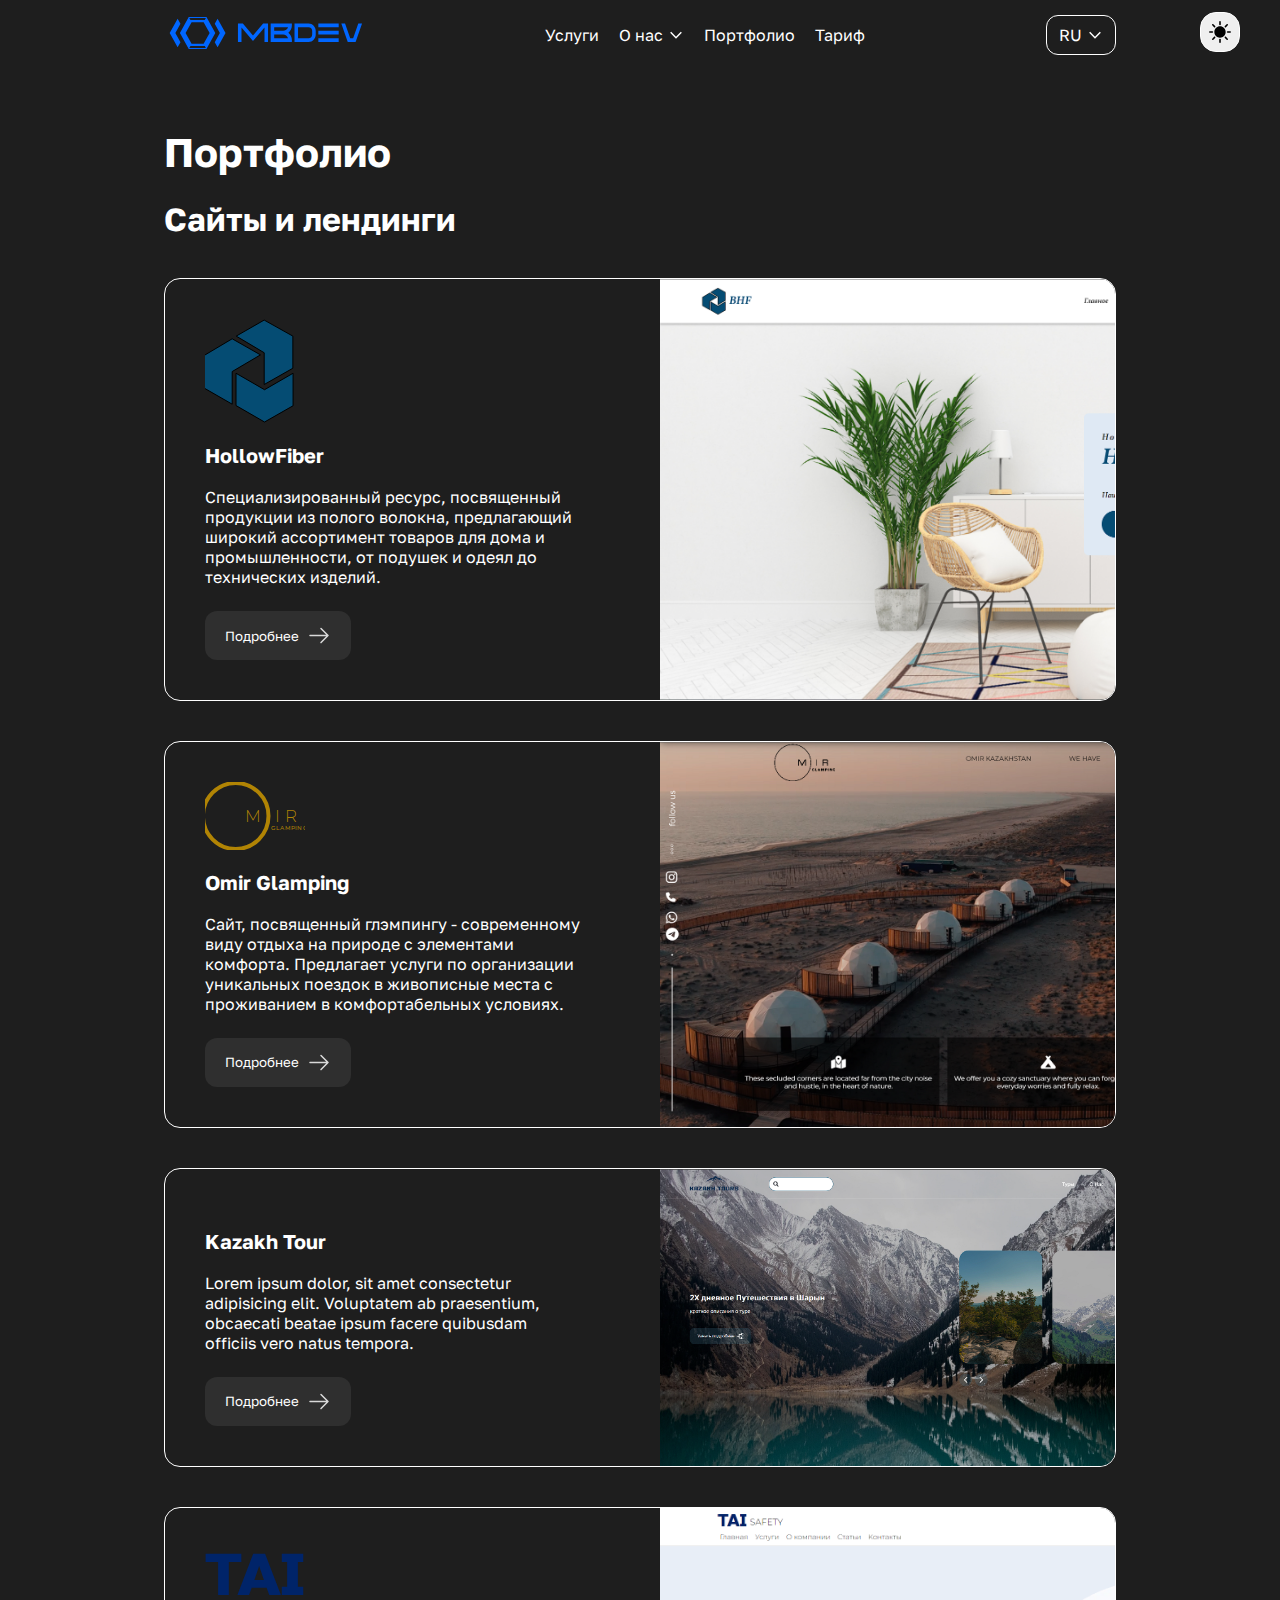
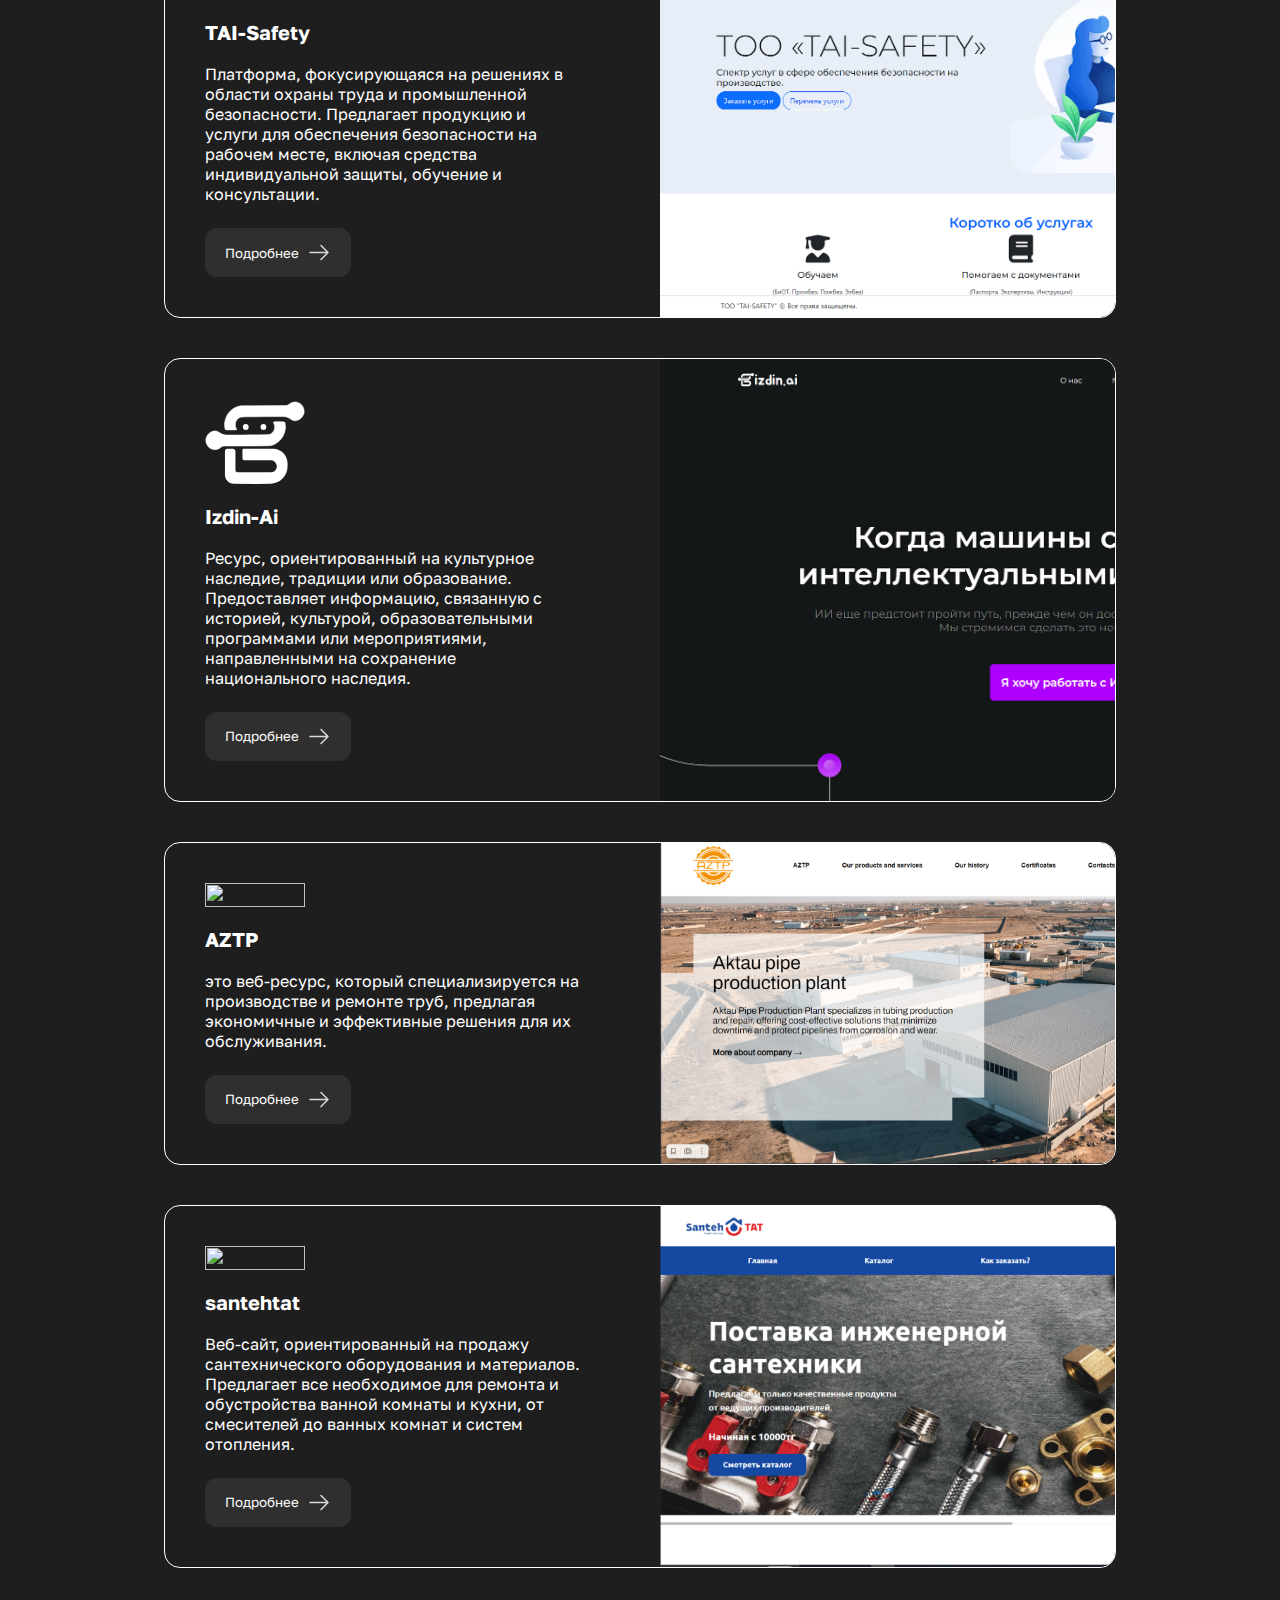
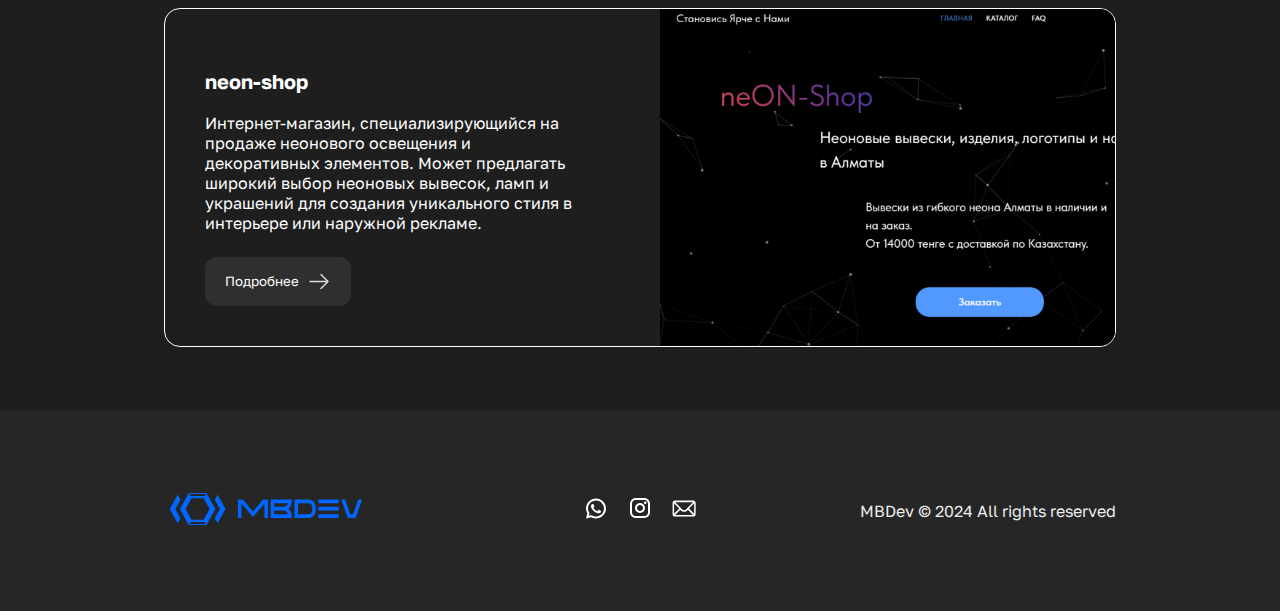
==== portfolio.html @ cac74de6 "up" ====
<!DOCTYPE html>
<html lang="en">
  <head>
    <meta charset="UTF-8">
    <meta name="viewport" content="width=device-width, initial-scale=1.0">
    
    <title>MBDEV</title>

    <link rel="stylesheet" href="style.css">
  </head>

  <body>

    <button class="mode">
      <img class="dark" src="public/images/moon.svg" alt="">
      <img class="switch-mode light" src="public/images/sun.svg" alt="">
    </button>

    <header>
      <div class="container">
        <div class="header">
          <a href="#">
            <div class="header-logo">
              <img src="public/logo/logo_blue.svg" alt="">
            </div>
          </a>

          <span class="menu-btn">
            <svg xmlns="http://www.w3.org/2000/svg" width="24" height="24" viewBox="0 0 24 24" fill="none">
              <g>
                <g>
                  <path d="M2 5H22" stroke-width="1.5"/>
                  <path d="M2 19H22" stroke-width="1.5"/>
                  <path d="M2 12H22" stroke-width="1.5"/>
                </g>
              </g>
            </svg>
          </span>

          <nav>
            <ul>
              <a class="service-link" href="index.html#service"><li>Услуги</li></a>
              <a href="">
                <li>О нас
                  <svg class="chevron" xmlns="http://www.w3.org/2000/svg" width="16" height="16" viewBox="0 0 16 16">
                    <g>
                      <path d="M2.66663 5.33337L7.99996 10.6667L13.3333 5.33337" stroke-width="1.5"/>
                    </g>
                  </svg>
                </li>
              </a>
              <div class="header-about">
                <ul>
                  <a class="about-link" href="index.html#service"><li>О компании</li></a>
                  <a class="process-link" href="index.html#process"><li>Процесс работы</li></a>
                  <a class="technology-link" href="index.html#technology"><li>Наши технологий</li></a>
                </ul>
              </div>
              <a href="#"><li>Портфолио</li></a>
              <a class="tarif-link" href="index.html#tarif"><li>Тариф</li></a>
            </ul>
          </nav>

          <button class="language">
            <p class="current-language">RU</p>
            <svg class="chevron" xmlns="http://www.w3.org/2000/svg" width="16" height="16" viewBox="0 0 16 16">
              <g>
                <path d="M2.66663 5.33337L7.99996 10.6667L13.3333 5.33337" stroke-width="1.5"/>
              </g>
            </svg>
          </button>
          <div class="languages">
            <ul>
              <a class="language-ru" href=""><li>RU</li></a>
              <a class="language-kz" href=""><li>KZ</li></a>
              <a class="language-en" href=""><li>EN</li></a>
            </ul>
          </div>
        </div>
      </div>
    </header>

    <div class="menu">
      <span class="x-mark menu-x">
        <svg xmlns="http://www.w3.org/2000/svg" width="24" height="24" viewBox="0 0 24 24" fill="none">
          <g id="icon / close">
            <path id="Vector" d="M5 5L19 19M5 19L19 5" stroke="white" stroke-width="1.5" stroke-linecap="round" stroke-linejoin="round"/>
          </g>
        </svg>
      </span>
      <ul class="menu-link">
        <a class="service-link" href="index.html#service"><li>Услуги</li></a>
        <a class="about-link" href="index.html#service"><li>О компании</li></a>
        <a class="process-link" href="index.html#process"><li>Процесс работы</li></a>
        <a class="technology-link" href="index.html#technology"><li>Наши технологий</li></a>
        <a href="#"><li>Портфолио</li></a>
        <a class="tarif-link" href="index.html#tarif"><li>Тариф</li></a>
      </ul>

      <button class="languagee">
        <p class="current-languagee">RU</p>
        <svg class="chevron" xmlns="http://www.w3.org/2000/svg" width="16" height="16" viewBox="0 0 16 16">
          <g>
            <path d="M2.66663 5.33337L7.99996 10.6667L13.3333 5.33337" stroke-width="1.5"/>
          </g>
        </svg>
      </button>
      <div class="languagess">
        <ul>
          <a class="languagee-ru" href=""><li>RU</li></a>
          <a class="languagee-kz" href=""><li>KZ</li></a>
          <a class="languagee-en" href=""><li>EN</li></a>
        </ul>
      </div>

      <button class="mode-menu">
        <img class="dark-menu" src="public/images/moon.svg" alt="">
        <img class="switch-mode light-menu" src="public/images/sun.svg" alt="">
      </button>
    </div>

    <section id="portfolio">
      <div class="container container-content">
        <h1>Портфолио</h1>
        <h2>Сайты и лендинги</h2>
        <div class="projects">
          <div class="project">
            <div class="project-content">
              <div class="project-info">
                <div class="project-logo">
                  <img src="public/images/projects/hollowfiber-logo.svg" alt="">
                </div>
                <h3>HollowFiber</h3>
                <p>Специализированный ресурс, посвященный продукции из полого волокна, предлагающий широкий ассортимент товаров для дома и промышленности, от подушек и одеял до технических изделий.</p>
              </div>
              <a href="https://hollowfiber.kz/" target="_blank">
                <button class="project-about-btn">Подробнее 
                  <img class="arrow" src="public/images/icons/arrow-right.svg" alt="">
                </button>
              </a>
            </div>

            <div class="project-view">
              <img src="public/images/projects/hollowfiber.png" alt="">
            </div>
          </div>

          <div class="project">
            <div class="project-content">
              <div class="project-info">
                <div class="project-logo">
                  <img src="public/images/projects/omirglamping-logo.svg" alt="">
                </div>
                <h3>Omir Glamping</h3>
                <p>Сайт, посвященный глэмпингу - современному виду отдыха на природе с элементами комфорта. Предлагает услуги по организации уникальных поездок в живописные места с проживанием в комфортабельных условиях.</p>
              </div>
              <a href="https://omirglamping.kz/" target="_blank">
                <button class="project-about-btn">Подробнее 
                  <img class="arrow" src="public/images/icons/arrow-right.svg" alt="">
                </button>
              </a>
            </div>

            <div class="project-view">
              <img src="public/images/projects/omirglamping.png" alt="">
            </div>
          </div>

          <div class="project">
            <div class="project-content">
              <div class="project-info">
                <div class="project-logo">
                  <!-- <img src="public/images/projects/hollowfiber-logo.svg" alt=""> -->
                </div>
                <h3>Kazakh Tour</h3>
                <p>Lorem ipsum dolor, sit amet consectetur adipisicing elit. Voluptatem ab praesentium, obcaecati beatae ipsum facere quibusdam officiis vero natus tempora.</p>
              </div>
              <a href="">
                <button class="project-about-btn">Подробнее 
                  <img class="arrow" src="public/images/icons/arrow-right.svg" alt="">
                </button>
              </a>
            </div>

            <div class="project-view">
              <img src="public/images/projects/tour.png" alt="">
            </div>
          </div>

          <div class="project">
            <div class="project-content">
              <div class="project-info">
                <div class="project-logo">
                  <img src="public/images/projects/tai-logo.svg" alt="">
                </div>
                <h3>TAI-Safety</h3>
                <p>Платформа, фокусирующаяся на решениях в области охраны труда и промышленной безопасности. Предлагает продукцию и услуги для обеспечения безопасности на рабочем месте, включая средства индивидуальной защиты, обучение и консультации.</p>
              </div>
              <a href="https://tai-safety.kz/" target="_blank">
                <button class="project-about-btn">Подробнее 
                  <img class="arrow" src="public/images/icons/arrow-right.svg" alt="">
                </button>
              </a>
            </div>

            <div class="project-view">
              <img src="public/images/projects/tai-safety.png" alt="">
            </div>
          </div>

          <div class="project">
            <div class="project-content">
              <div class="project-info">
                <div class="project-logo">
                  <img class="izdin-logo" src="public/images/projects/izdin-logo.svg" alt="">
                </div>
                <h3>Izdin-Ai</h3>
                <p>Ресурс, ориентированный на культурное наследие, традиции или образование. Предоставляет информацию, связанную с историей, культурой, образовательными программами или мероприятиями, направленными на сохранение национального наследия.</p>
              </div>
              <a href="">
                <button class="project-about-btn">Подробнее 
                  <img class="arrow" src="public/images/icons/arrow-right.svg" alt="">
                </button>
              </a>
            </div>

            <div class="project-view">
              <img src="public/images/projects/izdin-ai.png" alt="">
            </div>
          </div>

          <div class="project">
            <div class="project-content">
              <div class="project-info">
                <div class="project-logo">
                  <img class="izdin-logo" src="https://aztp.info/images/icons/logo.png" alt="">
                </div>
                <h3>AZTP</h3>
                <p>это веб-ресурс, который специализируется на производстве и ремонте труб, предлагая экономичные и эффективные решения для их обслуживания. </p>
              </div>
              <a href="https://aztp.info/" target="_blank">
                <button class="project-about-btn">Подробнее 
                  <img class="arrow" src="public/images/icons/arrow-right.svg" alt="">
                </button>
              </a>
            </div>

            <div class="project-view">
              <img src="public/images/projects/aztp.png" alt="">
            </div>
          </div>

          <div class="project">
            <div class="project-content">
              <div class="project-info">
                <div class="project-logo">
                  <img class="izdin-logo" src="https://santehtat.kz/assets/images/logo.png" alt="">
                </div>
                <h3>santehtat</h3>
                <p>Веб-сайт, ориентированный на продажу сантехнического оборудования и материалов. Предлагает все необходимое для ремонта и обустройства ванной комнаты и кухни, от смесителей до ванных комнат и систем отопления.</p>
              </div>
              <a href="https://santehtat.kz/" target="_blank">
                <button class="project-about-btn">Подробнее 
                  <img class="arrow" src="public/images/icons/arrow-right.svg" alt="">
                </button>
              </a>
            </div>

            <div class="project-view">
              <img src="public/images/projects/santehtat.png" alt="">
            </div>
          </div>

          <div class="project">
            <div class="project-content">
              <div class="project-info">
                <div class="project-logo">
                  <!-- <img class="izdin-logo" src="public/images/projects/izdin-logo.svg" alt=""> -->
                </div>
                <h3>neon-shop</h3>
                <p>Интернет-магазин, специализирующийся на продаже неонового освещения и декоративных элементов. Может предлагать широкий выбор неоновых вывесок, ламп и украшений для создания уникального стиля в интерьере или наружной рекламе.</p>
              </div>
              <a href="https://neon-shop.kz/" target="_blank">
                <button class="project-about-btn">Подробнее 
                  <img class="arrow" src="public/images/icons/arrow-right.svg" alt="">
                </button>
              </a>
            </div>

            <div class="project-view">
              <img src="public/images/projects/neon-shop.png" alt="">
            </div>
          </div>

        </div> 
      </div>
    </section>

    <footer>
      <div class="container">
        <div class="footer">
            <div class="footer-logo">
              <a href="#">
                <img src="public/logo/logo_blue.svg" alt="">
              </a>
            </div>
          <div class="footer-contacts">
            <a href="https://wa.link/yck4wh"  target="_blank">
              <svg xmlns="http://www.w3.org/2000/svg" width="24" height="25" viewBox="0 0 24 25" fill="none">
                <g id="icon / whatsapp">
                  <path id="Vector" d="M12.0117 2.55762C6.50572 2.55762 2.02348 7.03599 2.02148 12.542C2.02048 14.302 2.48147 16.0202 3.35547 17.5342L2 22.5576L7.23242 21.3213C8.69142 22.1173 10.3339 22.5351 12.0059 22.5361H12.0098C17.5148 22.5361 21.995 18.0568 21.998 12.5518C22 9.88276 20.9622 7.37335 19.0762 5.48535C17.1902 3.59835 14.6837 2.55862 12.0117 2.55762ZM12.0098 4.55762C14.1458 4.55862 16.1531 5.39141 17.6621 6.89941C19.1711 8.40941 20 10.4158 19.998 12.5498C19.996 16.9538 16.4138 20.5361 12.0078 20.5361C10.6748 20.5351 9.35441 20.2004 8.19141 19.5654L7.51758 19.1982L6.77344 19.374L4.80469 19.8389L5.28516 18.0537L5.50195 17.2529L5.08789 16.5342C4.38989 15.3262 4.02048 13.945 4.02148 12.542C4.02348 8.13999 7.60677 4.55762 12.0098 4.55762ZM8.47656 7.93262C8.30956 7.93262 8.03955 7.99512 7.81055 8.24512C7.58155 8.49412 6.93555 9.0972 6.93555 10.3252C6.93555 11.5532 7.83008 12.7402 7.95508 12.9072C8.07908 13.0732 9.68175 15.6729 12.2188 16.6729C14.3268 17.5039 14.7549 17.3399 15.2129 17.2979C15.6709 17.2569 16.6904 16.6953 16.8984 16.1123C17.1064 15.5293 17.1069 15.0278 17.0449 14.9248C16.9829 14.8208 16.8164 14.7588 16.5664 14.6338C16.3174 14.5088 15.0903 13.9062 14.8613 13.8232C14.6323 13.7402 14.4648 13.6982 14.2988 13.9482C14.1328 14.1982 13.6558 14.7588 13.5098 14.9248C13.3638 15.0918 13.2188 15.1143 12.9688 14.9893C12.7188 14.8633 11.9149 14.599 10.9609 13.749C10.2189 13.088 9.71827 12.2725 9.57227 12.0225C9.42727 11.7735 9.55859 11.6367 9.68359 11.5127C9.79559 11.4007 9.93164 11.2212 10.0566 11.0752C10.1806 10.9292 10.2236 10.8252 10.3066 10.6592C10.3896 10.4932 10.3472 10.3467 10.2852 10.2217C10.2232 10.0967 9.73763 8.86412 9.51562 8.37012C9.32862 7.95512 9.13113 7.94548 8.95312 7.93848C8.80813 7.93248 8.64256 7.93262 8.47656 7.93262Z" />
                </g>
              </svg>
            </a>
  
            <a href="https://www.instagram.com/mbdev.kz?utm_source=ig_web_button_share_sheet&igsh=ZDNlZDc0MzIxNw==" target="_blank">
              <svg xmlns="http://www.w3.org/2000/svg" width="24" height="24" viewBox="0 0 40 40" fill="none">
                <path d="M13.0002 3.3335H27.0002C32.3335 3.3335 36.6668 7.66683 36.6668 13.0002V27.0002C36.6668 29.5639 35.6484 32.0227 33.8355 33.8355C32.0227 35.6484 29.5639 36.6668 27.0002 36.6668H13.0002C7.66683 36.6668 3.3335 32.3335 3.3335 27.0002V13.0002C3.3335 10.4364 4.35195 7.97765 6.1648 6.1648C7.97765 4.35195 10.4364 3.3335 13.0002 3.3335ZM12.6668 6.66683C11.0755 6.66683 9.54941 7.29897 8.42419 8.42419C7.29897 9.54941 6.66683 11.0755 6.66683 12.6668V27.3335C6.66683 30.6502 9.35016 33.3335 12.6668 33.3335H27.3335C28.9248 33.3335 30.4509 32.7014 31.5761 31.5761C32.7014 30.4509 33.3335 28.9248 33.3335 27.3335V12.6668C33.3335 9.35016 30.6502 6.66683 27.3335 6.66683H12.6668ZM28.7502 9.16683C29.3027 9.16683 29.8326 9.38632 30.2233 9.77702C30.614 10.1677 30.8335 10.6976 30.8335 11.2502C30.8335 11.8027 30.614 12.3326 30.2233 12.7233C29.8326 13.114 29.3027 13.3335 28.7502 13.3335C28.1976 13.3335 27.6677 13.114 27.277 12.7233C26.8863 12.3326 26.6668 11.8027 26.6668 11.2502C26.6668 10.6976 26.8863 10.1677 27.277 9.77702C27.6677 9.38632 28.1976 9.16683 28.7502 9.16683ZM20.0002 11.6668C22.2103 11.6668 24.3299 12.5448 25.8927 14.1076C27.4555 15.6704 28.3335 17.79 28.3335 20.0002C28.3335 22.2103 27.4555 24.3299 25.8927 25.8927C24.3299 27.4555 22.2103 28.3335 20.0002 28.3335C17.79 28.3335 15.6704 27.4555 14.1076 25.8927C12.5448 24.3299 11.6668 22.2103 11.6668 20.0002C11.6668 17.79 12.5448 15.6704 14.1076 14.1076C15.6704 12.5448 17.79 11.6668 20.0002 11.6668ZM20.0002 15.0002C18.6741 15.0002 17.4023 15.5269 16.4646 16.4646C15.5269 17.4023 15.0002 18.6741 15.0002 20.0002C15.0002 21.3262 15.5269 22.598 16.4646 23.5357C17.4023 24.4734 18.6741 25.0002 20.0002 25.0002C21.3262 25.0002 22.598 24.4734 23.5357 23.5357C24.4734 22.598 25.0002 21.3262 25.0002 20.0002C25.0002 18.6741 24.4734 17.4023 23.5357 16.4646C22.598 15.5269 21.3262 15.0002 20.0002 15.0002Z" />
              </svg>
            </a>
  
            <a href="shyndev001@gmail.com" target="_blank">
              <svg xmlns="http://www.w3.org/2000/svg" width="24" height="25" viewBox="0 0 24 25" fill="none">
                <g id="icon / mail">
                  <path id="Vector" d="M2.89401 4.55762C1.62958 4.55762 0.588013 5.6417 0.588013 6.95774V18.1583C0.588013 19.4744 1.62958 20.5584 2.89401 20.5584H21.342C22.6064 20.5584 23.648 19.4744 23.648 18.1583V6.95774C23.648 5.6417 22.6064 4.55762 21.342 4.55762H2.89401ZM3.21229 6.1577H21.0222L14.1763 13.2721C13.0288 14.4645 11.1932 14.4644 10.0462 13.2706L3.21229 6.1577ZM22.1107 7.28744V17.8286L17.0393 12.558L22.1107 7.28744ZM2.12535 7.28901L7.18774 12.558L2.12535 17.827V7.28901ZM15.9523 13.6878L21.0237 18.9584H3.21229L8.27468 13.6893L8.95927 14.4019C10.6933 16.2066 13.5267 16.208 15.2617 14.405L15.9523 13.6878Z" />
                </g>
              </svg>
            </a>
          </div>
  
          <div class="footer-rights">
            <a href="">MBDev © 2024 All rights reserved</a></a>
          </div>
        </div>
      </div>
    </footer>


    <script src="public/scripts/portfolio.js"></script>
    <script src="public/scripts/language.js"></script>

  </body>
</html>
---- style.css ----
@import url('https://fonts.googleapis.com/css2?family=Golos+Text:wght@400;500;600;700&display=swap');

@import url("public/css/index.css");
@import url("public/css/header.css");
@import url("public/css/footer.css");
@import url("public/css/recomendation.css");
@import url("public/css/description.css");
@import url("public/css/service.css");
@import url("public/css/about.css");
@import url("public/css/process.css");
@import url("public/css/technology.css");
@import url("public/css/tarif.css");
@import url("public/css/portfolio.css");
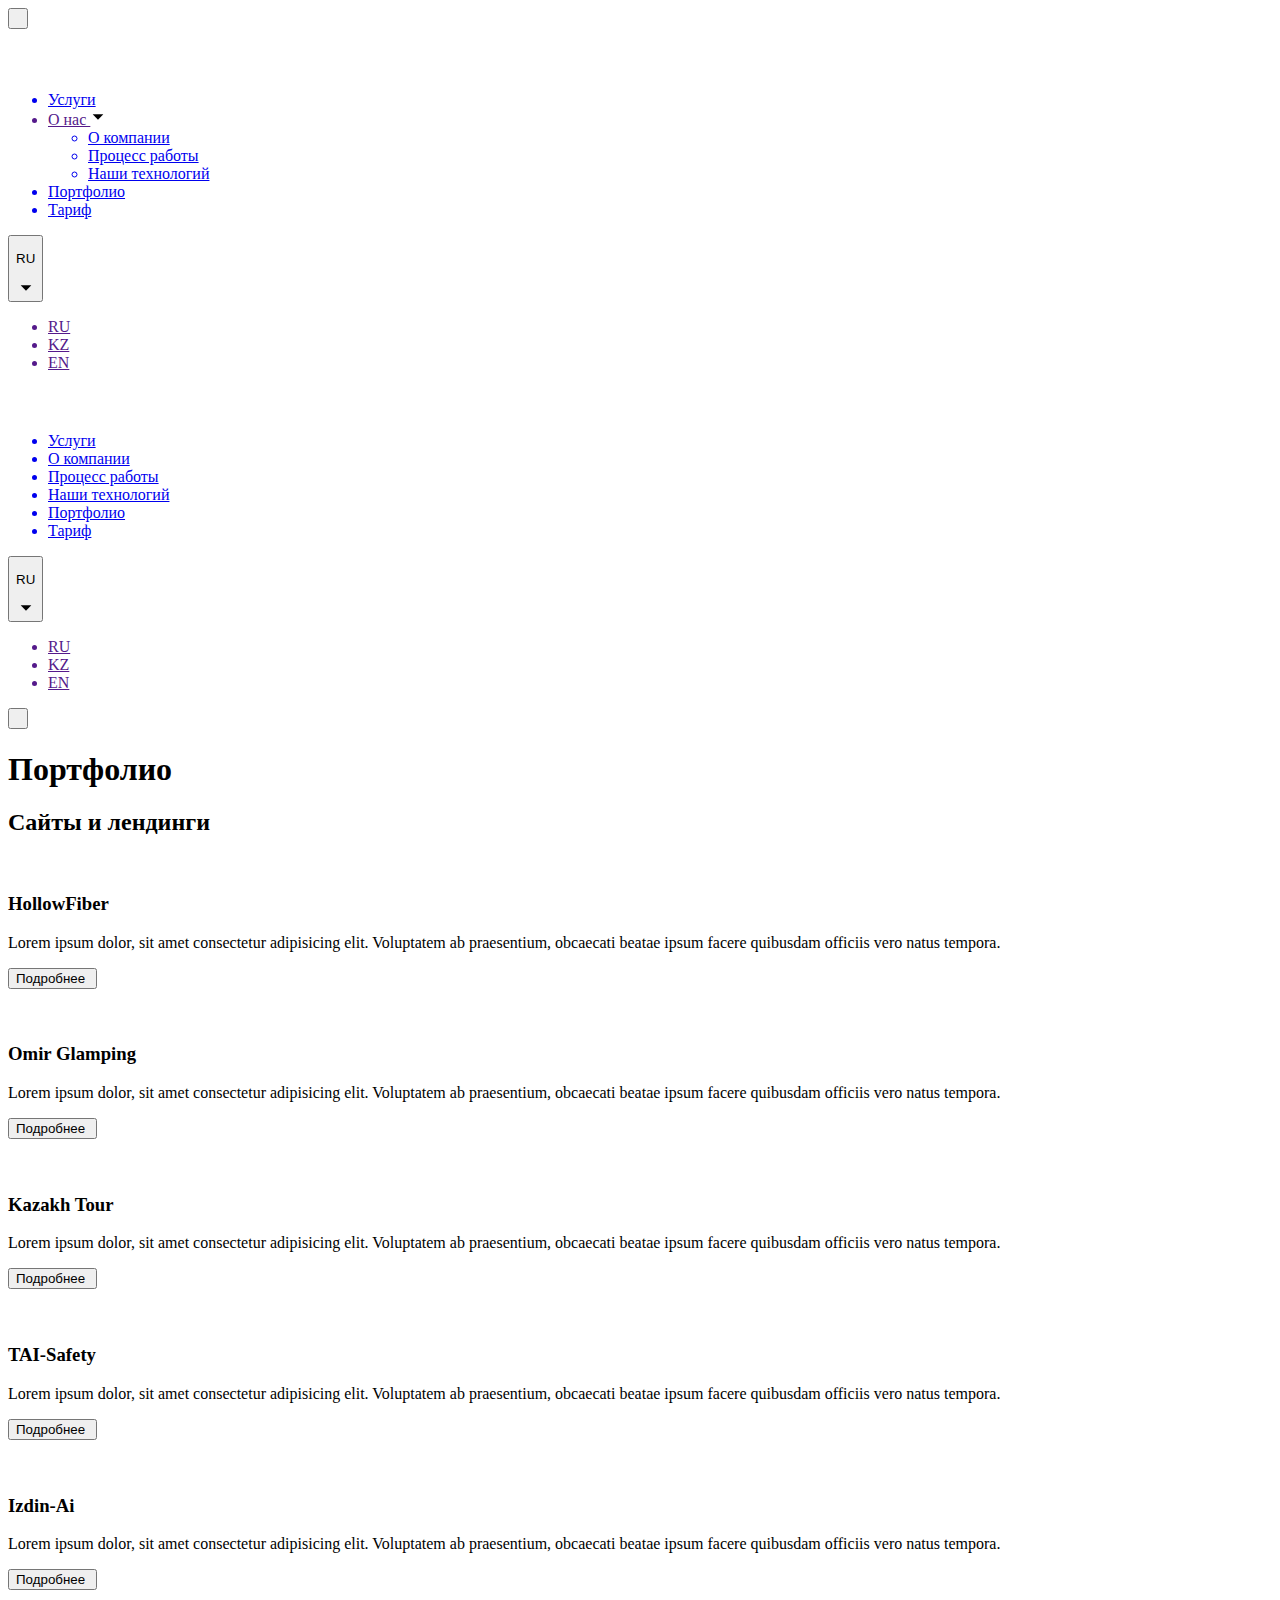
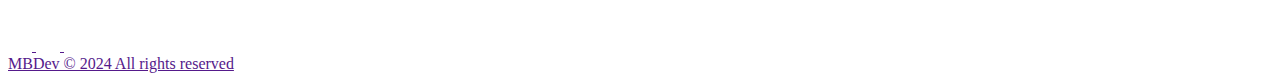
==== commit c4a9ce10: "lol" ====
--- a/portfolio.html
+++ b/portfolio.html
@@ -3,6 +3,7 @@
   <head>
     <meta charset="UTF-8">
     <meta name="viewport" content="width=device-width, initial-scale=1.0">
+    <base href="/MBDev/">
     
     <title>MBDEV</title>
 
@@ -12,8 +13,8 @@
   <body>
 
     <button class="mode">
-      <img class="dark" src="public/images/moon.svg" alt="">
-      <img class="switch-mode light" src="public/images/sun.svg" alt="">
+      <img class="dark" src="../MBDev/public/images/moon.svg" alt="">
+      <img class="switch-mode light" src="../MBDev/public/images/sun.svg" alt="">
     </button>
 
     <header>
@@ -21,7 +22,7 @@
         <div class="header">
           <a href="#">
             <div class="header-logo">
-              <img src="public/logo/logo_blue.svg" alt="">
+              <img src="../MBDev/public/logo/logo_black.png" alt="">
             </div>
           </a>
 
@@ -114,8 +115,8 @@
       </div>
 
       <button class="mode-menu">
-        <img class="dark-menu" src="public/images/moon.svg" alt="">
-        <img class="switch-mode light-menu" src="public/images/sun.svg" alt="">
+        <img class="dark-menu" src="../MBDev/public/images/moon.svg" alt="">
+        <img class="switch-mode light-menu" src="../MBDev/public/images/sun.svg" alt="">
       </button>
     </div>
 
@@ -128,170 +129,106 @@
             <div class="project-content">
               <div class="project-info">
                 <div class="project-logo">
-                  <img src="public/images/projects/hollowfiber-logo.svg" alt="">
+                  <img src="../MBDev/public/images/projects/hollowfiber-logo.svg" alt="">
                 </div>
                 <h3>HollowFiber</h3>
-                <p>Специализированный ресурс, посвященный продукции из полого волокна, предлагающий широкий ассортимент товаров для дома и промышленности, от подушек и одеял до технических изделий.</p>
-              </div>
-              <a href="https://hollowfiber.kz/" target="_blank">
-                <button class="project-about-btn">Подробнее 
-                  <img class="arrow" src="public/images/icons/arrow-right.svg" alt="">
-                </button>
-              </a>
-            </div>
-
-            <div class="project-view">
-              <img src="public/images/projects/hollowfiber.png" alt="">
-            </div>
-          </div>
-
-          <div class="project">
-            <div class="project-content">
-              <div class="project-info">
-                <div class="project-logo">
-                  <img src="public/images/projects/omirglamping-logo.svg" alt="">
+                <p>Lorem ipsum dolor, sit amet consectetur adipisicing elit. Voluptatem ab praesentium, obcaecati beatae ipsum facere quibusdam officiis vero natus tempora.</p>
+              </div>
+              <a href="">
+                <button class="project-about-btn">Подробнее 
+                  <img class="arrow" src="../MBDev/public/images/icons/arrow-right.svg" alt="">
+                </button>
+              </a>
+            </div>
+
+            <div class="project-view">
+              <img src="../MBDev/public/images/projects/hollowfiber.png" alt="">
+            </div>
+          </div>
+
+          <div class="project">
+            <div class="project-content">
+              <div class="project-info">
+                <div class="project-logo">
+                  <img src="../MBDev/public/images/projects/omirglamping-logo.svg" alt="">
                 </div>
                 <h3>Omir Glamping</h3>
-                <p>Сайт, посвященный глэмпингу - современному виду отдыха на природе с элементами комфорта. Предлагает услуги по организации уникальных поездок в живописные места с проживанием в комфортабельных условиях.</p>
-              </div>
-              <a href="https://omirglamping.kz/" target="_blank">
-                <button class="project-about-btn">Подробнее 
-                  <img class="arrow" src="public/images/icons/arrow-right.svg" alt="">
-                </button>
-              </a>
-            </div>
-
-            <div class="project-view">
-              <img src="public/images/projects/omirglamping.png" alt="">
-            </div>
-          </div>
-
-          <div class="project">
-            <div class="project-content">
-              <div class="project-info">
-                <div class="project-logo">
-                  <!-- <img src="public/images/projects/hollowfiber-logo.svg" alt=""> -->
+                <p>Lorem ipsum dolor, sit amet consectetur adipisicing elit. Voluptatem ab praesentium, obcaecati beatae ipsum facere quibusdam officiis vero natus tempora.</p>
+              </div>
+              <a href="">
+                <button class="project-about-btn">Подробнее 
+                  <img class="arrow" src="../MBDev/public/images/icons/arrow-right.svg" alt="">
+                </button>
+              </a>
+            </div>
+
+            <div class="project-view">
+              <img src="../MBDev/public/images/projects/omirglamping.png" alt="">
+            </div>
+          </div>
+
+          <div class="project">
+            <div class="project-content">
+              <div class="project-info">
+                <div class="project-logo">
+                  <img src="../MBDev/public/images/projects/hollowfiber-logo.svg" alt="">
                 </div>
                 <h3>Kazakh Tour</h3>
                 <p>Lorem ipsum dolor, sit amet consectetur adipisicing elit. Voluptatem ab praesentium, obcaecati beatae ipsum facere quibusdam officiis vero natus tempora.</p>
               </div>
               <a href="">
                 <button class="project-about-btn">Подробнее 
-                  <img class="arrow" src="public/images/icons/arrow-right.svg" alt="">
-                </button>
-              </a>
-            </div>
-
-            <div class="project-view">
-              <img src="public/images/projects/tour.png" alt="">
-            </div>
-          </div>
-
-          <div class="project">
-            <div class="project-content">
-              <div class="project-info">
-                <div class="project-logo">
-                  <img src="public/images/projects/tai-logo.svg" alt="">
+                  <img class="arrow" src="../MBDev/public/images/icons/arrow-right.svg" alt="">
+                </button>
+              </a>
+            </div>
+
+            <div class="project-view">
+              <img src="../MBDev/public/images/projects/tour.png" alt="">
+            </div>
+          </div>
+
+          <div class="project">
+            <div class="project-content">
+              <div class="project-info">
+                <div class="project-logo">
+                  <img src="../MBDev/public/images/projects/tai-logo.svg" alt="">
                 </div>
                 <h3>TAI-Safety</h3>
-                <p>Платформа, фокусирующаяся на решениях в области охраны труда и промышленной безопасности. Предлагает продукцию и услуги для обеспечения безопасности на рабочем месте, включая средства индивидуальной защиты, обучение и консультации.</p>
-              </div>
-              <a href="https://tai-safety.kz/" target="_blank">
-                <button class="project-about-btn">Подробнее 
-                  <img class="arrow" src="public/images/icons/arrow-right.svg" alt="">
-                </button>
-              </a>
-            </div>
-
-            <div class="project-view">
-              <img src="public/images/projects/tai-safety.png" alt="">
-            </div>
-          </div>
-
-          <div class="project">
-            <div class="project-content">
-              <div class="project-info">
-                <div class="project-logo">
-                  <img class="izdin-logo" src="public/images/projects/izdin-logo.svg" alt="">
+                <p>Lorem ipsum dolor, sit amet consectetur adipisicing elit. Voluptatem ab praesentium, obcaecati beatae ipsum facere quibusdam officiis vero natus tempora.</p>
+              </div>
+              <a href="">
+                <button class="project-about-btn">Подробнее 
+                  <img class="arrow" src="../MBDev/public/images/icons/arrow-right.svg" alt="">
+                </button>
+              </a>
+            </div>
+
+            <div class="project-view">
+              <img src="../MBDev/public/images/projects/tai-safety.png" alt="">
+            </div>
+          </div>
+
+          <div class="project">
+            <div class="project-content">
+              <div class="project-info">
+                <div class="project-logo">
+                  <img class="izdin-logo" src="../MBDev/public/images/projects/izdin-logo.svg" alt="">
                 </div>
                 <h3>Izdin-Ai</h3>
-                <p>Ресурс, ориентированный на культурное наследие, традиции или образование. Предоставляет информацию, связанную с историей, культурой, образовательными программами или мероприятиями, направленными на сохранение национального наследия.</p>
-              </div>
-              <a href="">
-                <button class="project-about-btn">Подробнее 
-                  <img class="arrow" src="public/images/icons/arrow-right.svg" alt="">
-                </button>
-              </a>
-            </div>
-
-            <div class="project-view">
-              <img src="public/images/projects/izdin-ai.png" alt="">
-            </div>
-          </div>
-
-          <div class="project">
-            <div class="project-content">
-              <div class="project-info">
-                <div class="project-logo">
-                  <img class="izdin-logo" src="https://aztp.info/images/icons/logo.png" alt="">
-                </div>
-                <h3>AZTP</h3>
-                <p>это веб-ресурс, который специализируется на производстве и ремонте труб, предлагая экономичные и эффективные решения для их обслуживания. </p>
-              </div>
-              <a href="https://aztp.info/" target="_blank">
-                <button class="project-about-btn">Подробнее 
-                  <img class="arrow" src="public/images/icons/arrow-right.svg" alt="">
-                </button>
-              </a>
-            </div>
-
-            <div class="project-view">
-              <img src="public/images/projects/aztp.png" alt="">
-            </div>
-          </div>
-
-          <div class="project">
-            <div class="project-content">
-              <div class="project-info">
-                <div class="project-logo">
-                  <img class="izdin-logo" src="https://santehtat.kz/assets/images/logo.png" alt="">
-                </div>
-                <h3>santehtat</h3>
-                <p>Веб-сайт, ориентированный на продажу сантехнического оборудования и материалов. Предлагает все необходимое для ремонта и обустройства ванной комнаты и кухни, от смесителей до ванных комнат и систем отопления.</p>
-              </div>
-              <a href="https://santehtat.kz/" target="_blank">
-                <button class="project-about-btn">Подробнее 
-                  <img class="arrow" src="public/images/icons/arrow-right.svg" alt="">
-                </button>
-              </a>
-            </div>
-
-            <div class="project-view">
-              <img src="public/images/projects/santehtat.png" alt="">
-            </div>
-          </div>
-
-          <div class="project">
-            <div class="project-content">
-              <div class="project-info">
-                <div class="project-logo">
-                  <!-- <img class="izdin-logo" src="public/images/projects/izdin-logo.svg" alt=""> -->
-                </div>
-                <h3>neon-shop</h3>
-                <p>Интернет-магазин, специализирующийся на продаже неонового освещения и декоративных элементов. Может предлагать широкий выбор неоновых вывесок, ламп и украшений для создания уникального стиля в интерьере или наружной рекламе.</p>
-              </div>
-              <a href="https://neon-shop.kz/" target="_blank">
-                <button class="project-about-btn">Подробнее 
-                  <img class="arrow" src="public/images/icons/arrow-right.svg" alt="">
-                </button>
-              </a>
-            </div>
-
-            <div class="project-view">
-              <img src="public/images/projects/neon-shop.png" alt="">
-            </div>
-          </div>
-
+                <p>Lorem ipsum dolor, sit amet consectetur adipisicing elit. Voluptatem ab praesentium, obcaecati beatae ipsum facere quibusdam officiis vero natus tempora.</p>
+              </div>
+              <a href="">
+                <button class="project-about-btn">Подробнее 
+                  <img class="arrow" src="../MBDev/public/images/icons/arrow-right.svg" alt="">
+                </button>
+              </a>
+            </div>
+
+            <div class="project-view">
+              <img src="../MBDev/public/images/projects/izdin-ai.png" alt="">
+            </div>
+          </div>
         </div> 
       </div>
     </section>
@@ -301,11 +238,11 @@
         <div class="footer">
             <div class="footer-logo">
               <a href="#">
-                <img src="public/logo/logo_blue.svg" alt="">
+                <img src="../MBDev/public/logo/logo_white.png" alt="">
               </a>
             </div>
           <div class="footer-contacts">
-            <a href="https://wa.link/yck4wh"  target="_blank">
+            <a href="">
               <svg xmlns="http://www.w3.org/2000/svg" width="24" height="25" viewBox="0 0 24 25" fill="none">
                 <g id="icon / whatsapp">
                   <path id="Vector" d="M12.0117 2.55762C6.50572 2.55762 2.02348 7.03599 2.02148 12.542C2.02048 14.302 2.48147 16.0202 3.35547 17.5342L2 22.5576L7.23242 21.3213C8.69142 22.1173 10.3339 22.5351 12.0059 22.5361H12.0098C17.5148 22.5361 21.995 18.0568 21.998 12.5518C22 9.88276 20.9622 7.37335 19.0762 5.48535C17.1902 3.59835 14.6837 2.55862 12.0117 2.55762ZM12.0098 4.55762C14.1458 4.55862 16.1531 5.39141 17.6621 6.89941C19.1711 8.40941 20 10.4158 19.998 12.5498C19.996 16.9538 16.4138 20.5361 12.0078 20.5361C10.6748 20.5351 9.35441 20.2004 8.19141 19.5654L7.51758 19.1982L6.77344 19.374L4.80469 19.8389L5.28516 18.0537L5.50195 17.2529L5.08789 16.5342C4.38989 15.3262 4.02048 13.945 4.02148 12.542C4.02348 8.13999 7.60677 4.55762 12.0098 4.55762ZM8.47656 7.93262C8.30956 7.93262 8.03955 7.99512 7.81055 8.24512C7.58155 8.49412 6.93555 9.0972 6.93555 10.3252C6.93555 11.5532 7.83008 12.7402 7.95508 12.9072C8.07908 13.0732 9.68175 15.6729 12.2188 16.6729C14.3268 17.5039 14.7549 17.3399 15.2129 17.2979C15.6709 17.2569 16.6904 16.6953 16.8984 16.1123C17.1064 15.5293 17.1069 15.0278 17.0449 14.9248C16.9829 14.8208 16.8164 14.7588 16.5664 14.6338C16.3174 14.5088 15.0903 13.9062 14.8613 13.8232C14.6323 13.7402 14.4648 13.6982 14.2988 13.9482C14.1328 14.1982 13.6558 14.7588 13.5098 14.9248C13.3638 15.0918 13.2188 15.1143 12.9688 14.9893C12.7188 14.8633 11.9149 14.599 10.9609 13.749C10.2189 13.088 9.71827 12.2725 9.57227 12.0225C9.42727 11.7735 9.55859 11.6367 9.68359 11.5127C9.79559 11.4007 9.93164 11.2212 10.0566 11.0752C10.1806 10.9292 10.2236 10.8252 10.3066 10.6592C10.3896 10.4932 10.3472 10.3467 10.2852 10.2217C10.2232 10.0967 9.73763 8.86412 9.51562 8.37012C9.32862 7.95512 9.13113 7.94548 8.95312 7.93848C8.80813 7.93248 8.64256 7.93262 8.47656 7.93262Z" />
@@ -313,13 +250,13 @@
               </svg>
             </a>
   
-            <a href="https://www.instagram.com/mbdev.kz?utm_source=ig_web_button_share_sheet&igsh=ZDNlZDc0MzIxNw==" target="_blank">
+            <a href="">
               <svg xmlns="http://www.w3.org/2000/svg" width="24" height="24" viewBox="0 0 40 40" fill="none">
                 <path d="M13.0002 3.3335H27.0002C32.3335 3.3335 36.6668 7.66683 36.6668 13.0002V27.0002C36.6668 29.5639 35.6484 32.0227 33.8355 33.8355C32.0227 35.6484 29.5639 36.6668 27.0002 36.6668H13.0002C7.66683 36.6668 3.3335 32.3335 3.3335 27.0002V13.0002C3.3335 10.4364 4.35195 7.97765 6.1648 6.1648C7.97765 4.35195 10.4364 3.3335 13.0002 3.3335ZM12.6668 6.66683C11.0755 6.66683 9.54941 7.29897 8.42419 8.42419C7.29897 9.54941 6.66683 11.0755 6.66683 12.6668V27.3335C6.66683 30.6502 9.35016 33.3335 12.6668 33.3335H27.3335C28.9248 33.3335 30.4509 32.7014 31.5761 31.5761C32.7014 30.4509 33.3335 28.9248 33.3335 27.3335V12.6668C33.3335 9.35016 30.6502 6.66683 27.3335 6.66683H12.6668ZM28.7502 9.16683C29.3027 9.16683 29.8326 9.38632 30.2233 9.77702C30.614 10.1677 30.8335 10.6976 30.8335 11.2502C30.8335 11.8027 30.614 12.3326 30.2233 12.7233C29.8326 13.114 29.3027 13.3335 28.7502 13.3335C28.1976 13.3335 27.6677 13.114 27.277 12.7233C26.8863 12.3326 26.6668 11.8027 26.6668 11.2502C26.6668 10.6976 26.8863 10.1677 27.277 9.77702C27.6677 9.38632 28.1976 9.16683 28.7502 9.16683ZM20.0002 11.6668C22.2103 11.6668 24.3299 12.5448 25.8927 14.1076C27.4555 15.6704 28.3335 17.79 28.3335 20.0002C28.3335 22.2103 27.4555 24.3299 25.8927 25.8927C24.3299 27.4555 22.2103 28.3335 20.0002 28.3335C17.79 28.3335 15.6704 27.4555 14.1076 25.8927C12.5448 24.3299 11.6668 22.2103 11.6668 20.0002C11.6668 17.79 12.5448 15.6704 14.1076 14.1076C15.6704 12.5448 17.79 11.6668 20.0002 11.6668ZM20.0002 15.0002C18.6741 15.0002 17.4023 15.5269 16.4646 16.4646C15.5269 17.4023 15.0002 18.6741 15.0002 20.0002C15.0002 21.3262 15.5269 22.598 16.4646 23.5357C17.4023 24.4734 18.6741 25.0002 20.0002 25.0002C21.3262 25.0002 22.598 24.4734 23.5357 23.5357C24.4734 22.598 25.0002 21.3262 25.0002 20.0002C25.0002 18.6741 24.4734 17.4023 23.5357 16.4646C22.598 15.5269 21.3262 15.0002 20.0002 15.0002Z" />
               </svg>
             </a>
   
-            <a href="shyndev001@gmail.com" target="_blank">
+            <a href="">
               <svg xmlns="http://www.w3.org/2000/svg" width="24" height="25" viewBox="0 0 24 25" fill="none">
                 <g id="icon / mail">
                   <path id="Vector" d="M2.89401 4.55762C1.62958 4.55762 0.588013 5.6417 0.588013 6.95774V18.1583C0.588013 19.4744 1.62958 20.5584 2.89401 20.5584H21.342C22.6064 20.5584 23.648 19.4744 23.648 18.1583V6.95774C23.648 5.6417 22.6064 4.55762 21.342 4.55762H2.89401ZM3.21229 6.1577H21.0222L14.1763 13.2721C13.0288 14.4645 11.1932 14.4644 10.0462 13.2706L3.21229 6.1577ZM22.1107 7.28744V17.8286L17.0393 12.558L22.1107 7.28744ZM2.12535 7.28901L7.18774 12.558L2.12535 17.827V7.28901ZM15.9523 13.6878L21.0237 18.9584H3.21229L8.27468 13.6893L8.95927 14.4019C10.6933 16.2066 13.5267 16.208 15.2617 14.405L15.9523 13.6878Z" />
@@ -335,9 +272,6 @@
       </div>
     </footer>
 
-
-    <script src="public/scripts/portfolio.js"></script>
-    <script src="public/scripts/language.js"></script>
-
+    <script src="../MBDev/public/scripts/portfolio.js"></script>
   </body>
-</html>
+</html>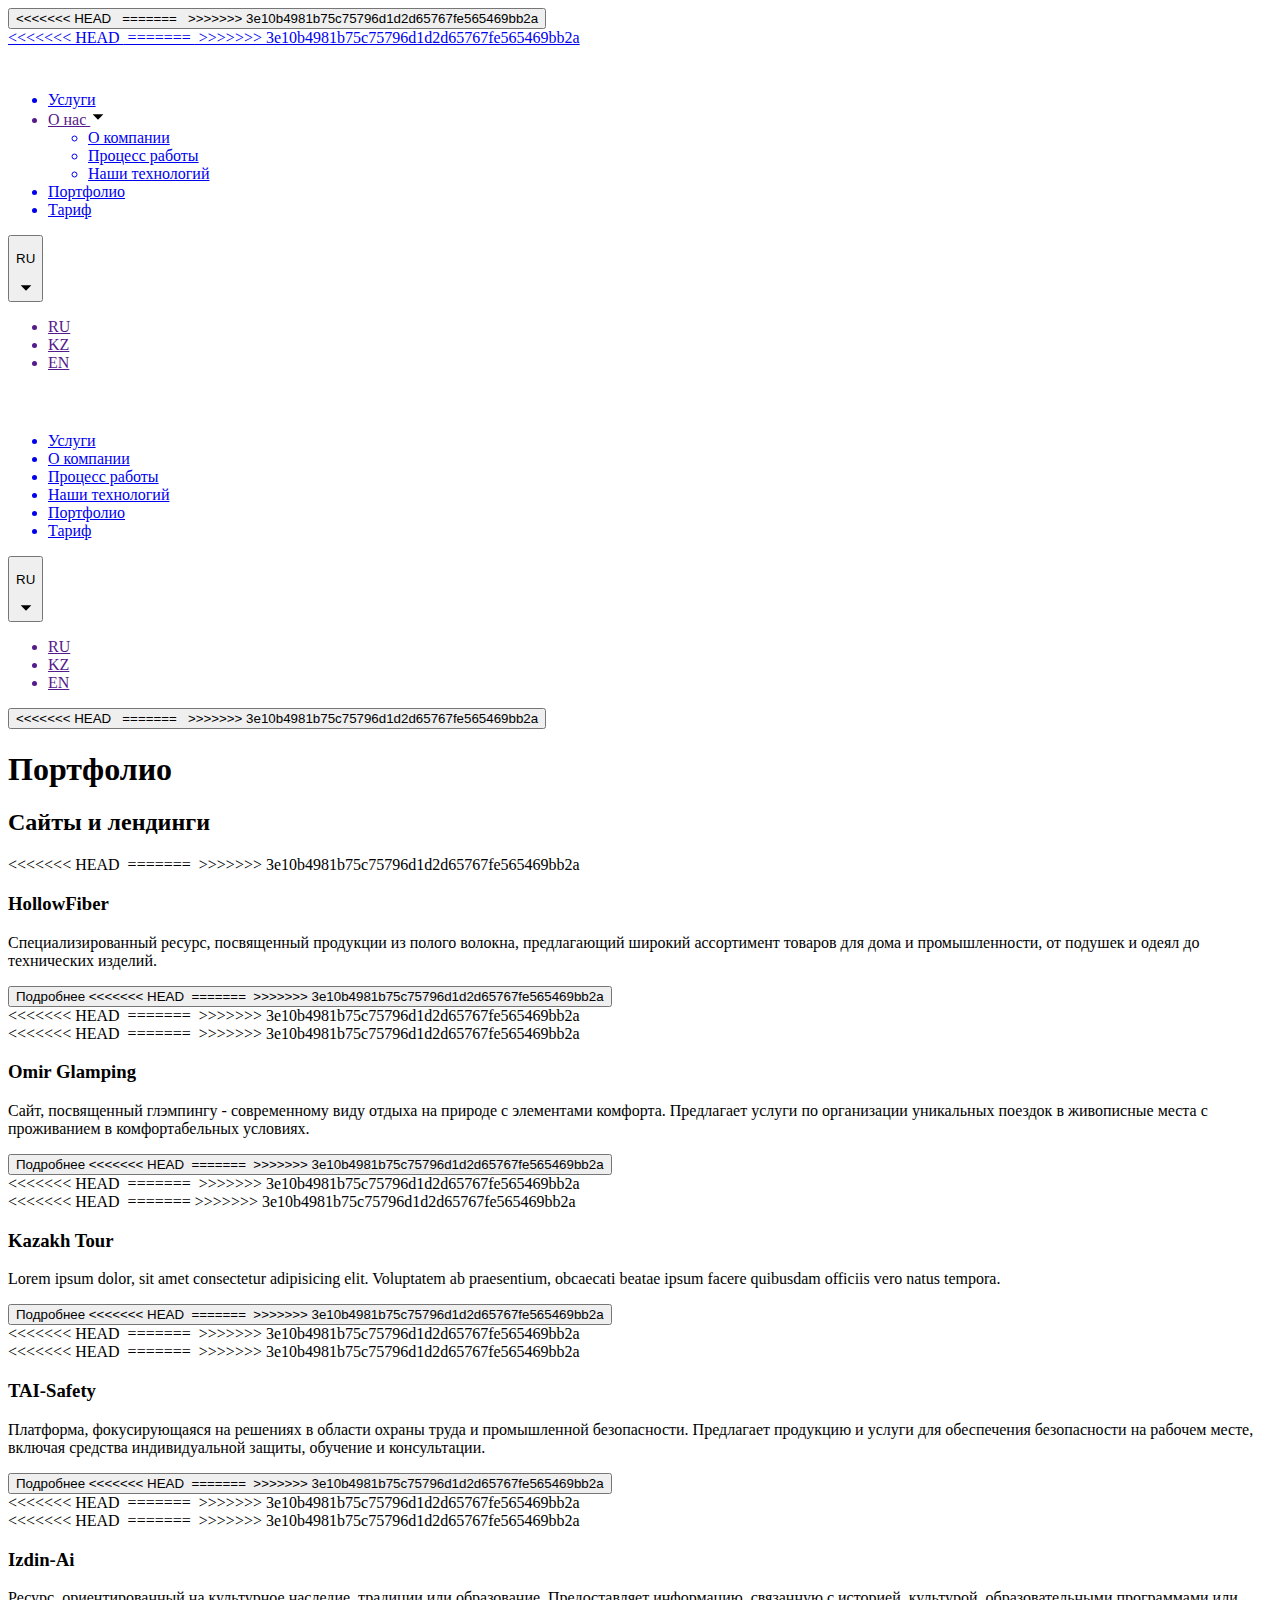
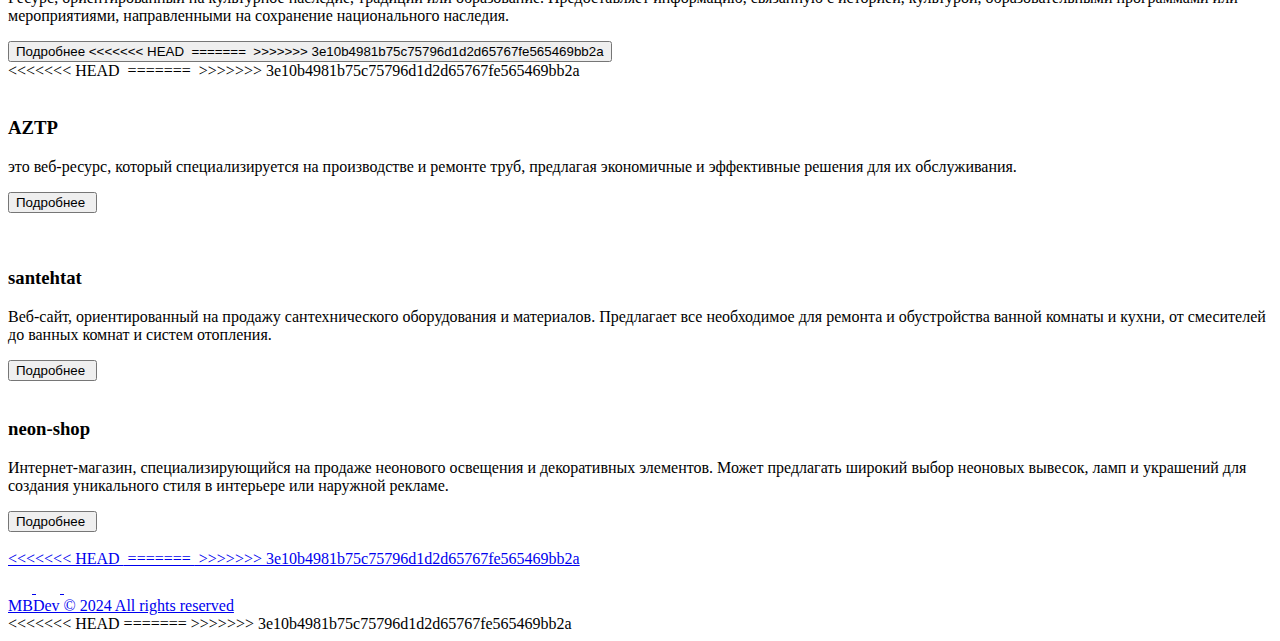
==== commit 9e2f2d23: "lol" ====
--- a/portfolio.html
+++ b/portfolio.html
@@ -13,8 +13,13 @@
   <body>
 
     <button class="mode">
+<<<<<<< HEAD
       <img class="dark" src="../MBDev/public/images/moon.svg" alt="">
       <img class="switch-mode light" src="../MBDev/public/images/sun.svg" alt="">
+=======
+      <img class="dark" src="public/images/moon.svg" alt="">
+      <img class="switch-mode light" src="public/images/sun.svg" alt="">
+>>>>>>> 3e10b4981b75c75796d1d2d65767fe565469bb2a
     </button>
 
     <header>
@@ -22,7 +27,11 @@
         <div class="header">
           <a href="#">
             <div class="header-logo">
+<<<<<<< HEAD
               <img src="../MBDev/public/logo/logo_black.png" alt="">
+=======
+              <img src="public/logo/logo_blue.svg" alt="">
+>>>>>>> 3e10b4981b75c75796d1d2d65767fe565469bb2a
             </div>
           </a>
 
@@ -115,8 +124,13 @@
       </div>
 
       <button class="mode-menu">
+<<<<<<< HEAD
         <img class="dark-menu" src="../MBDev/public/images/moon.svg" alt="">
         <img class="switch-mode light-menu" src="../MBDev/public/images/sun.svg" alt="">
+=======
+        <img class="dark-menu" src="public/images/moon.svg" alt="">
+        <img class="switch-mode light-menu" src="public/images/sun.svg" alt="">
+>>>>>>> 3e10b4981b75c75796d1d2d65767fe565469bb2a
       </button>
     </div>
 
@@ -129,106 +143,230 @@
             <div class="project-content">
               <div class="project-info">
                 <div class="project-logo">
+<<<<<<< HEAD
                   <img src="../MBDev/public/images/projects/hollowfiber-logo.svg" alt="">
+=======
+                  <img src="public/images/projects/hollowfiber-logo.svg" alt="">
+>>>>>>> 3e10b4981b75c75796d1d2d65767fe565469bb2a
                 </div>
                 <h3>HollowFiber</h3>
-                <p>Lorem ipsum dolor, sit amet consectetur adipisicing elit. Voluptatem ab praesentium, obcaecati beatae ipsum facere quibusdam officiis vero natus tempora.</p>
-              </div>
-              <a href="">
-                <button class="project-about-btn">Подробнее 
+                <p>Специализированный ресурс, посвященный продукции из полого волокна, предлагающий широкий ассортимент товаров для дома и промышленности, от подушек и одеял до технических изделий.</p>
+              </div>
+              <a href="https://hollowfiber.kz/" target="_blank">
+                <button class="project-about-btn">Подробнее 
+<<<<<<< HEAD
                   <img class="arrow" src="../MBDev/public/images/icons/arrow-right.svg" alt="">
-                </button>
-              </a>
-            </div>
-
-            <div class="project-view">
+=======
+                  <img class="arrow" src="public/images/icons/arrow-right.svg" alt="">
+>>>>>>> 3e10b4981b75c75796d1d2d65767fe565469bb2a
+                </button>
+              </a>
+            </div>
+
+            <div class="project-view">
+<<<<<<< HEAD
               <img src="../MBDev/public/images/projects/hollowfiber.png" alt="">
-            </div>
-          </div>
-
-          <div class="project">
-            <div class="project-content">
-              <div class="project-info">
-                <div class="project-logo">
+=======
+              <img src="public/images/projects/hollowfiber.png" alt="">
+>>>>>>> 3e10b4981b75c75796d1d2d65767fe565469bb2a
+            </div>
+          </div>
+
+          <div class="project">
+            <div class="project-content">
+              <div class="project-info">
+                <div class="project-logo">
+<<<<<<< HEAD
                   <img src="../MBDev/public/images/projects/omirglamping-logo.svg" alt="">
+=======
+                  <img src="public/images/projects/omirglamping-logo.svg" alt="">
+>>>>>>> 3e10b4981b75c75796d1d2d65767fe565469bb2a
                 </div>
                 <h3>Omir Glamping</h3>
-                <p>Lorem ipsum dolor, sit amet consectetur adipisicing elit. Voluptatem ab praesentium, obcaecati beatae ipsum facere quibusdam officiis vero natus tempora.</p>
-              </div>
-              <a href="">
-                <button class="project-about-btn">Подробнее 
+                <p>Сайт, посвященный глэмпингу - современному виду отдыха на природе с элементами комфорта. Предлагает услуги по организации уникальных поездок в живописные места с проживанием в комфортабельных условиях.</p>
+              </div>
+              <a href="https://omirglamping.kz/" target="_blank">
+                <button class="project-about-btn">Подробнее 
+<<<<<<< HEAD
                   <img class="arrow" src="../MBDev/public/images/icons/arrow-right.svg" alt="">
-                </button>
-              </a>
-            </div>
-
-            <div class="project-view">
+=======
+                  <img class="arrow" src="public/images/icons/arrow-right.svg" alt="">
+>>>>>>> 3e10b4981b75c75796d1d2d65767fe565469bb2a
+                </button>
+              </a>
+            </div>
+
+            <div class="project-view">
+<<<<<<< HEAD
               <img src="../MBDev/public/images/projects/omirglamping.png" alt="">
-            </div>
-          </div>
-
-          <div class="project">
-            <div class="project-content">
-              <div class="project-info">
-                <div class="project-logo">
+=======
+              <img src="public/images/projects/omirglamping.png" alt="">
+>>>>>>> 3e10b4981b75c75796d1d2d65767fe565469bb2a
+            </div>
+          </div>
+
+          <div class="project">
+            <div class="project-content">
+              <div class="project-info">
+                <div class="project-logo">
+<<<<<<< HEAD
                   <img src="../MBDev/public/images/projects/hollowfiber-logo.svg" alt="">
+=======
+                  <!-- <img src="public/images/projects/hollowfiber-logo.svg" alt=""> -->
+>>>>>>> 3e10b4981b75c75796d1d2d65767fe565469bb2a
                 </div>
                 <h3>Kazakh Tour</h3>
                 <p>Lorem ipsum dolor, sit amet consectetur adipisicing elit. Voluptatem ab praesentium, obcaecati beatae ipsum facere quibusdam officiis vero natus tempora.</p>
               </div>
               <a href="">
                 <button class="project-about-btn">Подробнее 
+<<<<<<< HEAD
                   <img class="arrow" src="../MBDev/public/images/icons/arrow-right.svg" alt="">
-                </button>
-              </a>
-            </div>
-
-            <div class="project-view">
+=======
+                  <img class="arrow" src="public/images/icons/arrow-right.svg" alt="">
+>>>>>>> 3e10b4981b75c75796d1d2d65767fe565469bb2a
+                </button>
+              </a>
+            </div>
+
+            <div class="project-view">
+<<<<<<< HEAD
               <img src="../MBDev/public/images/projects/tour.png" alt="">
-            </div>
-          </div>
-
-          <div class="project">
-            <div class="project-content">
-              <div class="project-info">
-                <div class="project-logo">
+=======
+              <img src="public/images/projects/tour.png" alt="">
+>>>>>>> 3e10b4981b75c75796d1d2d65767fe565469bb2a
+            </div>
+          </div>
+
+          <div class="project">
+            <div class="project-content">
+              <div class="project-info">
+                <div class="project-logo">
+<<<<<<< HEAD
                   <img src="../MBDev/public/images/projects/tai-logo.svg" alt="">
+=======
+                  <img src="public/images/projects/tai-logo.svg" alt="">
+>>>>>>> 3e10b4981b75c75796d1d2d65767fe565469bb2a
                 </div>
                 <h3>TAI-Safety</h3>
-                <p>Lorem ipsum dolor, sit amet consectetur adipisicing elit. Voluptatem ab praesentium, obcaecati beatae ipsum facere quibusdam officiis vero natus tempora.</p>
+                <p>Платформа, фокусирующаяся на решениях в области охраны труда и промышленной безопасности. Предлагает продукцию и услуги для обеспечения безопасности на рабочем месте, включая средства индивидуальной защиты, обучение и консультации.</p>
+              </div>
+              <a href="https://tai-safety.kz/" target="_blank">
+                <button class="project-about-btn">Подробнее 
+<<<<<<< HEAD
+                  <img class="arrow" src="../MBDev/public/images/icons/arrow-right.svg" alt="">
+=======
+                  <img class="arrow" src="public/images/icons/arrow-right.svg" alt="">
+>>>>>>> 3e10b4981b75c75796d1d2d65767fe565469bb2a
+                </button>
+              </a>
+            </div>
+
+            <div class="project-view">
+<<<<<<< HEAD
+              <img src="../MBDev/public/images/projects/tai-safety.png" alt="">
+=======
+              <img src="public/images/projects/tai-safety.png" alt="">
+>>>>>>> 3e10b4981b75c75796d1d2d65767fe565469bb2a
+            </div>
+          </div>
+
+          <div class="project">
+            <div class="project-content">
+              <div class="project-info">
+                <div class="project-logo">
+<<<<<<< HEAD
+                  <img class="izdin-logo" src="../MBDev/public/images/projects/izdin-logo.svg" alt="">
+=======
+                  <img class="izdin-logo" src="public/images/projects/izdin-logo.svg" alt="">
+>>>>>>> 3e10b4981b75c75796d1d2d65767fe565469bb2a
+                </div>
+                <h3>Izdin-Ai</h3>
+                <p>Ресурс, ориентированный на культурное наследие, традиции или образование. Предоставляет информацию, связанную с историей, культурой, образовательными программами или мероприятиями, направленными на сохранение национального наследия.</p>
               </div>
               <a href="">
                 <button class="project-about-btn">Подробнее 
+<<<<<<< HEAD
                   <img class="arrow" src="../MBDev/public/images/icons/arrow-right.svg" alt="">
-                </button>
-              </a>
-            </div>
-
-            <div class="project-view">
-              <img src="../MBDev/public/images/projects/tai-safety.png" alt="">
-            </div>
-          </div>
-
-          <div class="project">
-            <div class="project-content">
-              <div class="project-info">
-                <div class="project-logo">
-                  <img class="izdin-logo" src="../MBDev/public/images/projects/izdin-logo.svg" alt="">
-                </div>
-                <h3>Izdin-Ai</h3>
-                <p>Lorem ipsum dolor, sit amet consectetur adipisicing elit. Voluptatem ab praesentium, obcaecati beatae ipsum facere quibusdam officiis vero natus tempora.</p>
-              </div>
-              <a href="">
-                <button class="project-about-btn">Подробнее 
-                  <img class="arrow" src="../MBDev/public/images/icons/arrow-right.svg" alt="">
-                </button>
-              </a>
-            </div>
-
-            <div class="project-view">
+=======
+                  <img class="arrow" src="public/images/icons/arrow-right.svg" alt="">
+>>>>>>> 3e10b4981b75c75796d1d2d65767fe565469bb2a
+                </button>
+              </a>
+            </div>
+
+            <div class="project-view">
+<<<<<<< HEAD
               <img src="../MBDev/public/images/projects/izdin-ai.png" alt="">
-            </div>
-          </div>
+=======
+              <img src="public/images/projects/izdin-ai.png" alt="">
+>>>>>>> 3e10b4981b75c75796d1d2d65767fe565469bb2a
+            </div>
+          </div>
+
+          <div class="project">
+            <div class="project-content">
+              <div class="project-info">
+                <div class="project-logo">
+                  <img class="izdin-logo" src="https://aztp.info/images/icons/logo.png" alt="">
+                </div>
+                <h3>AZTP</h3>
+                <p>это веб-ресурс, который специализируется на производстве и ремонте труб, предлагая экономичные и эффективные решения для их обслуживания. </p>
+              </div>
+              <a href="https://aztp.info/" target="_blank">
+                <button class="project-about-btn">Подробнее 
+                  <img class="arrow" src="public/images/icons/arrow-right.svg" alt="">
+                </button>
+              </a>
+            </div>
+
+            <div class="project-view">
+              <img src="public/images/projects/aztp.png" alt="">
+            </div>
+          </div>
+
+          <div class="project">
+            <div class="project-content">
+              <div class="project-info">
+                <div class="project-logo">
+                  <img class="izdin-logo" src="https://santehtat.kz/assets/images/logo.png" alt="">
+                </div>
+                <h3>santehtat</h3>
+                <p>Веб-сайт, ориентированный на продажу сантехнического оборудования и материалов. Предлагает все необходимое для ремонта и обустройства ванной комнаты и кухни, от смесителей до ванных комнат и систем отопления.</p>
+              </div>
+              <a href="https://santehtat.kz/" target="_blank">
+                <button class="project-about-btn">Подробнее 
+                  <img class="arrow" src="public/images/icons/arrow-right.svg" alt="">
+                </button>
+              </a>
+            </div>
+
+            <div class="project-view">
+              <img src="public/images/projects/santehtat.png" alt="">
+            </div>
+          </div>
+
+          <div class="project">
+            <div class="project-content">
+              <div class="project-info">
+                <div class="project-logo">
+                  <!-- <img class="izdin-logo" src="public/images/projects/izdin-logo.svg" alt=""> -->
+                </div>
+                <h3>neon-shop</h3>
+                <p>Интернет-магазин, специализирующийся на продаже неонового освещения и декоративных элементов. Может предлагать широкий выбор неоновых вывесок, ламп и украшений для создания уникального стиля в интерьере или наружной рекламе.</p>
+              </div>
+              <a href="https://neon-shop.kz/" target="_blank">
+                <button class="project-about-btn">Подробнее 
+                  <img class="arrow" src="public/images/icons/arrow-right.svg" alt="">
+                </button>
+              </a>
+            </div>
+
+            <div class="project-view">
+              <img src="public/images/projects/neon-shop.png" alt="">
+            </div>
+          </div>
+
         </div> 
       </div>
     </section>
@@ -238,11 +376,15 @@
         <div class="footer">
             <div class="footer-logo">
               <a href="#">
+<<<<<<< HEAD
                 <img src="../MBDev/public/logo/logo_white.png" alt="">
+=======
+                <img src="public/logo/logo_blue.svg" alt="">
+>>>>>>> 3e10b4981b75c75796d1d2d65767fe565469bb2a
               </a>
             </div>
           <div class="footer-contacts">
-            <a href="">
+            <a href="https://wa.link/yck4wh"  target="_blank">
               <svg xmlns="http://www.w3.org/2000/svg" width="24" height="25" viewBox="0 0 24 25" fill="none">
                 <g id="icon / whatsapp">
                   <path id="Vector" d="M12.0117 2.55762C6.50572 2.55762 2.02348 7.03599 2.02148 12.542C2.02048 14.302 2.48147 16.0202 3.35547 17.5342L2 22.5576L7.23242 21.3213C8.69142 22.1173 10.3339 22.5351 12.0059 22.5361H12.0098C17.5148 22.5361 21.995 18.0568 21.998 12.5518C22 9.88276 20.9622 7.37335 19.0762 5.48535C17.1902 3.59835 14.6837 2.55862 12.0117 2.55762ZM12.0098 4.55762C14.1458 4.55862 16.1531 5.39141 17.6621 6.89941C19.1711 8.40941 20 10.4158 19.998 12.5498C19.996 16.9538 16.4138 20.5361 12.0078 20.5361C10.6748 20.5351 9.35441 20.2004 8.19141 19.5654L7.51758 19.1982L6.77344 19.374L4.80469 19.8389L5.28516 18.0537L5.50195 17.2529L5.08789 16.5342C4.38989 15.3262 4.02048 13.945 4.02148 12.542C4.02348 8.13999 7.60677 4.55762 12.0098 4.55762ZM8.47656 7.93262C8.30956 7.93262 8.03955 7.99512 7.81055 8.24512C7.58155 8.49412 6.93555 9.0972 6.93555 10.3252C6.93555 11.5532 7.83008 12.7402 7.95508 12.9072C8.07908 13.0732 9.68175 15.6729 12.2188 16.6729C14.3268 17.5039 14.7549 17.3399 15.2129 17.2979C15.6709 17.2569 16.6904 16.6953 16.8984 16.1123C17.1064 15.5293 17.1069 15.0278 17.0449 14.9248C16.9829 14.8208 16.8164 14.7588 16.5664 14.6338C16.3174 14.5088 15.0903 13.9062 14.8613 13.8232C14.6323 13.7402 14.4648 13.6982 14.2988 13.9482C14.1328 14.1982 13.6558 14.7588 13.5098 14.9248C13.3638 15.0918 13.2188 15.1143 12.9688 14.9893C12.7188 14.8633 11.9149 14.599 10.9609 13.749C10.2189 13.088 9.71827 12.2725 9.57227 12.0225C9.42727 11.7735 9.55859 11.6367 9.68359 11.5127C9.79559 11.4007 9.93164 11.2212 10.0566 11.0752C10.1806 10.9292 10.2236 10.8252 10.3066 10.6592C10.3896 10.4932 10.3472 10.3467 10.2852 10.2217C10.2232 10.0967 9.73763 8.86412 9.51562 8.37012C9.32862 7.95512 9.13113 7.94548 8.95312 7.93848C8.80813 7.93248 8.64256 7.93262 8.47656 7.93262Z" />
@@ -250,13 +392,13 @@
               </svg>
             </a>
   
-            <a href="">
+            <a href="https://www.instagram.com/mbdev.kz?utm_source=ig_web_button_share_sheet&igsh=ZDNlZDc0MzIxNw==" target="_blank">
               <svg xmlns="http://www.w3.org/2000/svg" width="24" height="24" viewBox="0 0 40 40" fill="none">
                 <path d="M13.0002 3.3335H27.0002C32.3335 3.3335 36.6668 7.66683 36.6668 13.0002V27.0002C36.6668 29.5639 35.6484 32.0227 33.8355 33.8355C32.0227 35.6484 29.5639 36.6668 27.0002 36.6668H13.0002C7.66683 36.6668 3.3335 32.3335 3.3335 27.0002V13.0002C3.3335 10.4364 4.35195 7.97765 6.1648 6.1648C7.97765 4.35195 10.4364 3.3335 13.0002 3.3335ZM12.6668 6.66683C11.0755 6.66683 9.54941 7.29897 8.42419 8.42419C7.29897 9.54941 6.66683 11.0755 6.66683 12.6668V27.3335C6.66683 30.6502 9.35016 33.3335 12.6668 33.3335H27.3335C28.9248 33.3335 30.4509 32.7014 31.5761 31.5761C32.7014 30.4509 33.3335 28.9248 33.3335 27.3335V12.6668C33.3335 9.35016 30.6502 6.66683 27.3335 6.66683H12.6668ZM28.7502 9.16683C29.3027 9.16683 29.8326 9.38632 30.2233 9.77702C30.614 10.1677 30.8335 10.6976 30.8335 11.2502C30.8335 11.8027 30.614 12.3326 30.2233 12.7233C29.8326 13.114 29.3027 13.3335 28.7502 13.3335C28.1976 13.3335 27.6677 13.114 27.277 12.7233C26.8863 12.3326 26.6668 11.8027 26.6668 11.2502C26.6668 10.6976 26.8863 10.1677 27.277 9.77702C27.6677 9.38632 28.1976 9.16683 28.7502 9.16683ZM20.0002 11.6668C22.2103 11.6668 24.3299 12.5448 25.8927 14.1076C27.4555 15.6704 28.3335 17.79 28.3335 20.0002C28.3335 22.2103 27.4555 24.3299 25.8927 25.8927C24.3299 27.4555 22.2103 28.3335 20.0002 28.3335C17.79 28.3335 15.6704 27.4555 14.1076 25.8927C12.5448 24.3299 11.6668 22.2103 11.6668 20.0002C11.6668 17.79 12.5448 15.6704 14.1076 14.1076C15.6704 12.5448 17.79 11.6668 20.0002 11.6668ZM20.0002 15.0002C18.6741 15.0002 17.4023 15.5269 16.4646 16.4646C15.5269 17.4023 15.0002 18.6741 15.0002 20.0002C15.0002 21.3262 15.5269 22.598 16.4646 23.5357C17.4023 24.4734 18.6741 25.0002 20.0002 25.0002C21.3262 25.0002 22.598 24.4734 23.5357 23.5357C24.4734 22.598 25.0002 21.3262 25.0002 20.0002C25.0002 18.6741 24.4734 17.4023 23.5357 16.4646C22.598 15.5269 21.3262 15.0002 20.0002 15.0002Z" />
               </svg>
             </a>
   
-            <a href="">
+            <a href="shyndev001@gmail.com" target="_blank">
               <svg xmlns="http://www.w3.org/2000/svg" width="24" height="25" viewBox="0 0 24 25" fill="none">
                 <g id="icon / mail">
                   <path id="Vector" d="M2.89401 4.55762C1.62958 4.55762 0.588013 5.6417 0.588013 6.95774V18.1583C0.588013 19.4744 1.62958 20.5584 2.89401 20.5584H21.342C22.6064 20.5584 23.648 19.4744 23.648 18.1583V6.95774C23.648 5.6417 22.6064 4.55762 21.342 4.55762H2.89401ZM3.21229 6.1577H21.0222L14.1763 13.2721C13.0288 14.4645 11.1932 14.4644 10.0462 13.2706L3.21229 6.1577ZM22.1107 7.28744V17.8286L17.0393 12.558L22.1107 7.28744ZM2.12535 7.28901L7.18774 12.558L2.12535 17.827V7.28901ZM15.9523 13.6878L21.0237 18.9584H3.21229L8.27468 13.6893L8.95927 14.4019C10.6933 16.2066 13.5267 16.208 15.2617 14.405L15.9523 13.6878Z" />
@@ -266,12 +408,19 @@
           </div>
   
           <div class="footer-rights">
-            <a href="">MBDev © 2024 All rights reserved</a></a>
+            <a href="copyright.html">MBDev © 2024 All rights reserved</a></a>
           </div>
         </div>
       </div>
     </footer>
 
+<<<<<<< HEAD
     <script src="../MBDev/public/scripts/portfolio.js"></script>
+=======
+
+    <script src="public/scripts/portfolio.js"></script>
+    <script src="public/scripts/language.js"></script>
+
+>>>>>>> 3e10b4981b75c75796d1d2d65767fe565469bb2a
   </body>
-</html>+</html>
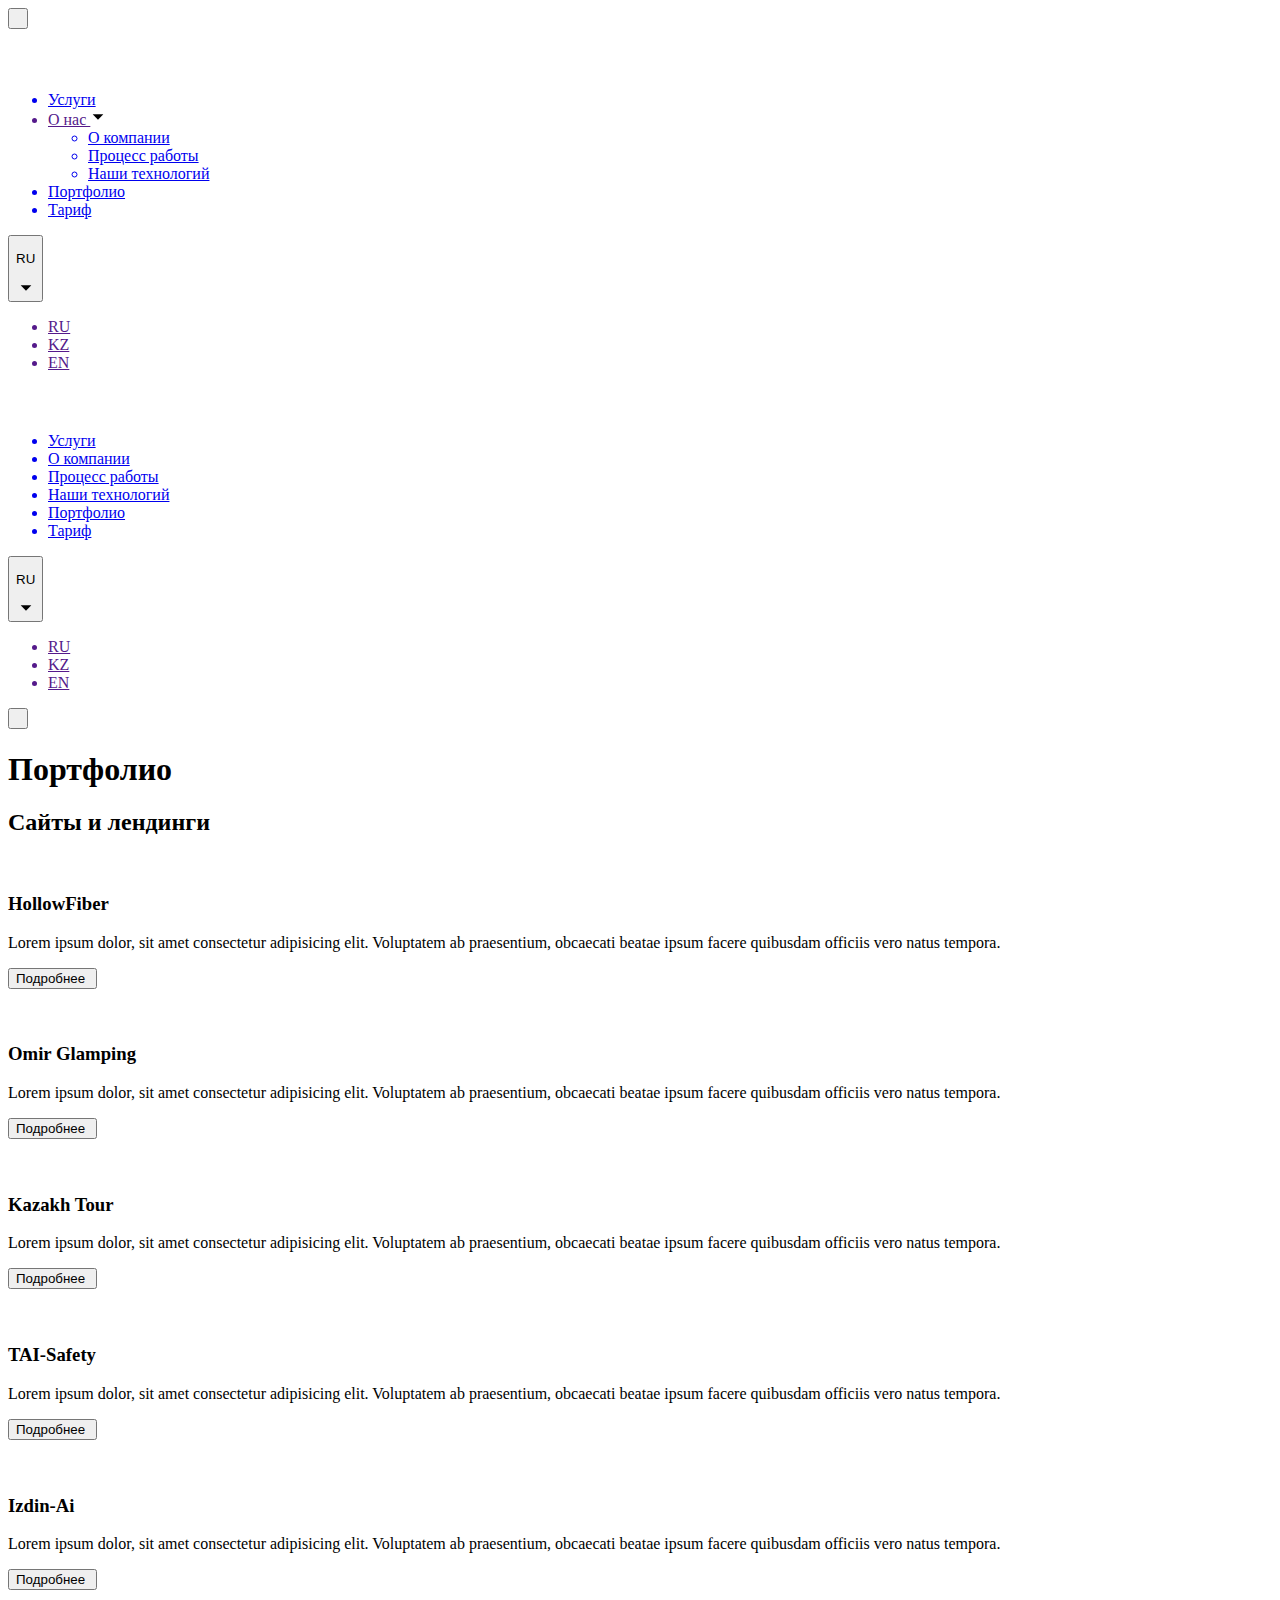
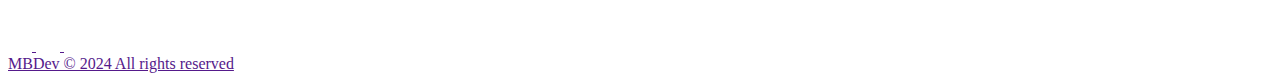
==== commit 879bf7ff: "lol" ====
--- a/portfolio.html
+++ b/portfolio.html
@@ -13,13 +13,8 @@
   <body>
 
     <button class="mode">
-<<<<<<< HEAD
       <img class="dark" src="../MBDev/public/images/moon.svg" alt="">
       <img class="switch-mode light" src="../MBDev/public/images/sun.svg" alt="">
-=======
-      <img class="dark" src="public/images/moon.svg" alt="">
-      <img class="switch-mode light" src="public/images/sun.svg" alt="">
->>>>>>> 3e10b4981b75c75796d1d2d65767fe565469bb2a
     </button>
 
     <header>
@@ -27,11 +22,7 @@
         <div class="header">
           <a href="#">
             <div class="header-logo">
-<<<<<<< HEAD
               <img src="../MBDev/public/logo/logo_black.png" alt="">
-=======
-              <img src="public/logo/logo_blue.svg" alt="">
->>>>>>> 3e10b4981b75c75796d1d2d65767fe565469bb2a
             </div>
           </a>
 
@@ -124,13 +115,8 @@
       </div>
 
       <button class="mode-menu">
-<<<<<<< HEAD
         <img class="dark-menu" src="../MBDev/public/images/moon.svg" alt="">
         <img class="switch-mode light-menu" src="../MBDev/public/images/sun.svg" alt="">
-=======
-        <img class="dark-menu" src="public/images/moon.svg" alt="">
-        <img class="switch-mode light-menu" src="public/images/sun.svg" alt="">
->>>>>>> 3e10b4981b75c75796d1d2d65767fe565469bb2a
       </button>
     </div>
 
@@ -143,230 +129,106 @@
             <div class="project-content">
               <div class="project-info">
                 <div class="project-logo">
-<<<<<<< HEAD
                   <img src="../MBDev/public/images/projects/hollowfiber-logo.svg" alt="">
-=======
-                  <img src="public/images/projects/hollowfiber-logo.svg" alt="">
->>>>>>> 3e10b4981b75c75796d1d2d65767fe565469bb2a
                 </div>
                 <h3>HollowFiber</h3>
-                <p>Специализированный ресурс, посвященный продукции из полого волокна, предлагающий широкий ассортимент товаров для дома и промышленности, от подушек и одеял до технических изделий.</p>
-              </div>
-              <a href="https://hollowfiber.kz/" target="_blank">
-                <button class="project-about-btn">Подробнее 
-<<<<<<< HEAD
-                  <img class="arrow" src="../MBDev/public/images/icons/arrow-right.svg" alt="">
-=======
-                  <img class="arrow" src="public/images/icons/arrow-right.svg" alt="">
->>>>>>> 3e10b4981b75c75796d1d2d65767fe565469bb2a
-                </button>
-              </a>
-            </div>
-
-            <div class="project-view">
-<<<<<<< HEAD
+                <p>Lorem ipsum dolor, sit amet consectetur adipisicing elit. Voluptatem ab praesentium, obcaecati beatae ipsum facere quibusdam officiis vero natus tempora.</p>
+              </div>
+              <a href="">
+                <button class="project-about-btn">Подробнее 
+                  <img class="arrow" src="../MBDev/public/images/icons/arrow-right.svg" alt="">
+                </button>
+              </a>
+            </div>
+
+            <div class="project-view">
               <img src="../MBDev/public/images/projects/hollowfiber.png" alt="">
-=======
-              <img src="public/images/projects/hollowfiber.png" alt="">
->>>>>>> 3e10b4981b75c75796d1d2d65767fe565469bb2a
-            </div>
-          </div>
-
-          <div class="project">
-            <div class="project-content">
-              <div class="project-info">
-                <div class="project-logo">
-<<<<<<< HEAD
+            </div>
+          </div>
+
+          <div class="project">
+            <div class="project-content">
+              <div class="project-info">
+                <div class="project-logo">
                   <img src="../MBDev/public/images/projects/omirglamping-logo.svg" alt="">
-=======
-                  <img src="public/images/projects/omirglamping-logo.svg" alt="">
->>>>>>> 3e10b4981b75c75796d1d2d65767fe565469bb2a
                 </div>
                 <h3>Omir Glamping</h3>
-                <p>Сайт, посвященный глэмпингу - современному виду отдыха на природе с элементами комфорта. Предлагает услуги по организации уникальных поездок в живописные места с проживанием в комфортабельных условиях.</p>
-              </div>
-              <a href="https://omirglamping.kz/" target="_blank">
-                <button class="project-about-btn">Подробнее 
-<<<<<<< HEAD
-                  <img class="arrow" src="../MBDev/public/images/icons/arrow-right.svg" alt="">
-=======
-                  <img class="arrow" src="public/images/icons/arrow-right.svg" alt="">
->>>>>>> 3e10b4981b75c75796d1d2d65767fe565469bb2a
-                </button>
-              </a>
-            </div>
-
-            <div class="project-view">
-<<<<<<< HEAD
+                <p>Lorem ipsum dolor, sit amet consectetur adipisicing elit. Voluptatem ab praesentium, obcaecati beatae ipsum facere quibusdam officiis vero natus tempora.</p>
+              </div>
+              <a href="">
+                <button class="project-about-btn">Подробнее 
+                  <img class="arrow" src="../MBDev/public/images/icons/arrow-right.svg" alt="">
+                </button>
+              </a>
+            </div>
+
+            <div class="project-view">
               <img src="../MBDev/public/images/projects/omirglamping.png" alt="">
-=======
-              <img src="public/images/projects/omirglamping.png" alt="">
->>>>>>> 3e10b4981b75c75796d1d2d65767fe565469bb2a
-            </div>
-          </div>
-
-          <div class="project">
-            <div class="project-content">
-              <div class="project-info">
-                <div class="project-logo">
-<<<<<<< HEAD
+            </div>
+          </div>
+
+          <div class="project">
+            <div class="project-content">
+              <div class="project-info">
+                <div class="project-logo">
                   <img src="../MBDev/public/images/projects/hollowfiber-logo.svg" alt="">
-=======
-                  <!-- <img src="public/images/projects/hollowfiber-logo.svg" alt=""> -->
->>>>>>> 3e10b4981b75c75796d1d2d65767fe565469bb2a
                 </div>
                 <h3>Kazakh Tour</h3>
                 <p>Lorem ipsum dolor, sit amet consectetur adipisicing elit. Voluptatem ab praesentium, obcaecati beatae ipsum facere quibusdam officiis vero natus tempora.</p>
               </div>
               <a href="">
                 <button class="project-about-btn">Подробнее 
-<<<<<<< HEAD
-                  <img class="arrow" src="../MBDev/public/images/icons/arrow-right.svg" alt="">
-=======
-                  <img class="arrow" src="public/images/icons/arrow-right.svg" alt="">
->>>>>>> 3e10b4981b75c75796d1d2d65767fe565469bb2a
-                </button>
-              </a>
-            </div>
-
-            <div class="project-view">
-<<<<<<< HEAD
+                  <img class="arrow" src="../MBDev/public/images/icons/arrow-right.svg" alt="">
+                </button>
+              </a>
+            </div>
+
+            <div class="project-view">
               <img src="../MBDev/public/images/projects/tour.png" alt="">
-=======
-              <img src="public/images/projects/tour.png" alt="">
->>>>>>> 3e10b4981b75c75796d1d2d65767fe565469bb2a
-            </div>
-          </div>
-
-          <div class="project">
-            <div class="project-content">
-              <div class="project-info">
-                <div class="project-logo">
-<<<<<<< HEAD
+            </div>
+          </div>
+
+          <div class="project">
+            <div class="project-content">
+              <div class="project-info">
+                <div class="project-logo">
                   <img src="../MBDev/public/images/projects/tai-logo.svg" alt="">
-=======
-                  <img src="public/images/projects/tai-logo.svg" alt="">
->>>>>>> 3e10b4981b75c75796d1d2d65767fe565469bb2a
                 </div>
                 <h3>TAI-Safety</h3>
-                <p>Платформа, фокусирующаяся на решениях в области охраны труда и промышленной безопасности. Предлагает продукцию и услуги для обеспечения безопасности на рабочем месте, включая средства индивидуальной защиты, обучение и консультации.</p>
-              </div>
-              <a href="https://tai-safety.kz/" target="_blank">
-                <button class="project-about-btn">Подробнее 
-<<<<<<< HEAD
-                  <img class="arrow" src="../MBDev/public/images/icons/arrow-right.svg" alt="">
-=======
-                  <img class="arrow" src="public/images/icons/arrow-right.svg" alt="">
->>>>>>> 3e10b4981b75c75796d1d2d65767fe565469bb2a
-                </button>
-              </a>
-            </div>
-
-            <div class="project-view">
-<<<<<<< HEAD
+                <p>Lorem ipsum dolor, sit amet consectetur adipisicing elit. Voluptatem ab praesentium, obcaecati beatae ipsum facere quibusdam officiis vero natus tempora.</p>
+              </div>
+              <a href="">
+                <button class="project-about-btn">Подробнее 
+                  <img class="arrow" src="../MBDev/public/images/icons/arrow-right.svg" alt="">
+                </button>
+              </a>
+            </div>
+
+            <div class="project-view">
               <img src="../MBDev/public/images/projects/tai-safety.png" alt="">
-=======
-              <img src="public/images/projects/tai-safety.png" alt="">
->>>>>>> 3e10b4981b75c75796d1d2d65767fe565469bb2a
-            </div>
-          </div>
-
-          <div class="project">
-            <div class="project-content">
-              <div class="project-info">
-                <div class="project-logo">
-<<<<<<< HEAD
+            </div>
+          </div>
+
+          <div class="project">
+            <div class="project-content">
+              <div class="project-info">
+                <div class="project-logo">
                   <img class="izdin-logo" src="../MBDev/public/images/projects/izdin-logo.svg" alt="">
-=======
-                  <img class="izdin-logo" src="public/images/projects/izdin-logo.svg" alt="">
->>>>>>> 3e10b4981b75c75796d1d2d65767fe565469bb2a
                 </div>
                 <h3>Izdin-Ai</h3>
-                <p>Ресурс, ориентированный на культурное наследие, традиции или образование. Предоставляет информацию, связанную с историей, культурой, образовательными программами или мероприятиями, направленными на сохранение национального наследия.</p>
-              </div>
-              <a href="">
-                <button class="project-about-btn">Подробнее 
-<<<<<<< HEAD
-                  <img class="arrow" src="../MBDev/public/images/icons/arrow-right.svg" alt="">
-=======
-                  <img class="arrow" src="public/images/icons/arrow-right.svg" alt="">
->>>>>>> 3e10b4981b75c75796d1d2d65767fe565469bb2a
-                </button>
-              </a>
-            </div>
-
-            <div class="project-view">
-<<<<<<< HEAD
+                <p>Lorem ipsum dolor, sit amet consectetur adipisicing elit. Voluptatem ab praesentium, obcaecati beatae ipsum facere quibusdam officiis vero natus tempora.</p>
+              </div>
+              <a href="">
+                <button class="project-about-btn">Подробнее 
+                  <img class="arrow" src="../MBDev/public/images/icons/arrow-right.svg" alt="">
+                </button>
+              </a>
+            </div>
+
+            <div class="project-view">
               <img src="../MBDev/public/images/projects/izdin-ai.png" alt="">
-=======
-              <img src="public/images/projects/izdin-ai.png" alt="">
->>>>>>> 3e10b4981b75c75796d1d2d65767fe565469bb2a
-            </div>
-          </div>
-
-          <div class="project">
-            <div class="project-content">
-              <div class="project-info">
-                <div class="project-logo">
-                  <img class="izdin-logo" src="https://aztp.info/images/icons/logo.png" alt="">
-                </div>
-                <h3>AZTP</h3>
-                <p>это веб-ресурс, который специализируется на производстве и ремонте труб, предлагая экономичные и эффективные решения для их обслуживания. </p>
-              </div>
-              <a href="https://aztp.info/" target="_blank">
-                <button class="project-about-btn">Подробнее 
-                  <img class="arrow" src="public/images/icons/arrow-right.svg" alt="">
-                </button>
-              </a>
-            </div>
-
-            <div class="project-view">
-              <img src="public/images/projects/aztp.png" alt="">
-            </div>
-          </div>
-
-          <div class="project">
-            <div class="project-content">
-              <div class="project-info">
-                <div class="project-logo">
-                  <img class="izdin-logo" src="https://santehtat.kz/assets/images/logo.png" alt="">
-                </div>
-                <h3>santehtat</h3>
-                <p>Веб-сайт, ориентированный на продажу сантехнического оборудования и материалов. Предлагает все необходимое для ремонта и обустройства ванной комнаты и кухни, от смесителей до ванных комнат и систем отопления.</p>
-              </div>
-              <a href="https://santehtat.kz/" target="_blank">
-                <button class="project-about-btn">Подробнее 
-                  <img class="arrow" src="public/images/icons/arrow-right.svg" alt="">
-                </button>
-              </a>
-            </div>
-
-            <div class="project-view">
-              <img src="public/images/projects/santehtat.png" alt="">
-            </div>
-          </div>
-
-          <div class="project">
-            <div class="project-content">
-              <div class="project-info">
-                <div class="project-logo">
-                  <!-- <img class="izdin-logo" src="public/images/projects/izdin-logo.svg" alt=""> -->
-                </div>
-                <h3>neon-shop</h3>
-                <p>Интернет-магазин, специализирующийся на продаже неонового освещения и декоративных элементов. Может предлагать широкий выбор неоновых вывесок, ламп и украшений для создания уникального стиля в интерьере или наружной рекламе.</p>
-              </div>
-              <a href="https://neon-shop.kz/" target="_blank">
-                <button class="project-about-btn">Подробнее 
-                  <img class="arrow" src="public/images/icons/arrow-right.svg" alt="">
-                </button>
-              </a>
-            </div>
-
-            <div class="project-view">
-              <img src="public/images/projects/neon-shop.png" alt="">
-            </div>
-          </div>
-
+            </div>
+          </div>
         </div> 
       </div>
     </section>
@@ -376,15 +238,11 @@
         <div class="footer">
             <div class="footer-logo">
               <a href="#">
-<<<<<<< HEAD
                 <img src="../MBDev/public/logo/logo_white.png" alt="">
-=======
-                <img src="public/logo/logo_blue.svg" alt="">
->>>>>>> 3e10b4981b75c75796d1d2d65767fe565469bb2a
               </a>
             </div>
           <div class="footer-contacts">
-            <a href="https://wa.link/yck4wh"  target="_blank">
+            <a href="">
               <svg xmlns="http://www.w3.org/2000/svg" width="24" height="25" viewBox="0 0 24 25" fill="none">
                 <g id="icon / whatsapp">
                   <path id="Vector" d="M12.0117 2.55762C6.50572 2.55762 2.02348 7.03599 2.02148 12.542C2.02048 14.302 2.48147 16.0202 3.35547 17.5342L2 22.5576L7.23242 21.3213C8.69142 22.1173 10.3339 22.5351 12.0059 22.5361H12.0098C17.5148 22.5361 21.995 18.0568 21.998 12.5518C22 9.88276 20.9622 7.37335 19.0762 5.48535C17.1902 3.59835 14.6837 2.55862 12.0117 2.55762ZM12.0098 4.55762C14.1458 4.55862 16.1531 5.39141 17.6621 6.89941C19.1711 8.40941 20 10.4158 19.998 12.5498C19.996 16.9538 16.4138 20.5361 12.0078 20.5361C10.6748 20.5351 9.35441 20.2004 8.19141 19.5654L7.51758 19.1982L6.77344 19.374L4.80469 19.8389L5.28516 18.0537L5.50195 17.2529L5.08789 16.5342C4.38989 15.3262 4.02048 13.945 4.02148 12.542C4.02348 8.13999 7.60677 4.55762 12.0098 4.55762ZM8.47656 7.93262C8.30956 7.93262 8.03955 7.99512 7.81055 8.24512C7.58155 8.49412 6.93555 9.0972 6.93555 10.3252C6.93555 11.5532 7.83008 12.7402 7.95508 12.9072C8.07908 13.0732 9.68175 15.6729 12.2188 16.6729C14.3268 17.5039 14.7549 17.3399 15.2129 17.2979C15.6709 17.2569 16.6904 16.6953 16.8984 16.1123C17.1064 15.5293 17.1069 15.0278 17.0449 14.9248C16.9829 14.8208 16.8164 14.7588 16.5664 14.6338C16.3174 14.5088 15.0903 13.9062 14.8613 13.8232C14.6323 13.7402 14.4648 13.6982 14.2988 13.9482C14.1328 14.1982 13.6558 14.7588 13.5098 14.9248C13.3638 15.0918 13.2188 15.1143 12.9688 14.9893C12.7188 14.8633 11.9149 14.599 10.9609 13.749C10.2189 13.088 9.71827 12.2725 9.57227 12.0225C9.42727 11.7735 9.55859 11.6367 9.68359 11.5127C9.79559 11.4007 9.93164 11.2212 10.0566 11.0752C10.1806 10.9292 10.2236 10.8252 10.3066 10.6592C10.3896 10.4932 10.3472 10.3467 10.2852 10.2217C10.2232 10.0967 9.73763 8.86412 9.51562 8.37012C9.32862 7.95512 9.13113 7.94548 8.95312 7.93848C8.80813 7.93248 8.64256 7.93262 8.47656 7.93262Z" />
@@ -392,13 +250,13 @@
               </svg>
             </a>
   
-            <a href="https://www.instagram.com/mbdev.kz?utm_source=ig_web_button_share_sheet&igsh=ZDNlZDc0MzIxNw==" target="_blank">
+            <a href="">
               <svg xmlns="http://www.w3.org/2000/svg" width="24" height="24" viewBox="0 0 40 40" fill="none">
                 <path d="M13.0002 3.3335H27.0002C32.3335 3.3335 36.6668 7.66683 36.6668 13.0002V27.0002C36.6668 29.5639 35.6484 32.0227 33.8355 33.8355C32.0227 35.6484 29.5639 36.6668 27.0002 36.6668H13.0002C7.66683 36.6668 3.3335 32.3335 3.3335 27.0002V13.0002C3.3335 10.4364 4.35195 7.97765 6.1648 6.1648C7.97765 4.35195 10.4364 3.3335 13.0002 3.3335ZM12.6668 6.66683C11.0755 6.66683 9.54941 7.29897 8.42419 8.42419C7.29897 9.54941 6.66683 11.0755 6.66683 12.6668V27.3335C6.66683 30.6502 9.35016 33.3335 12.6668 33.3335H27.3335C28.9248 33.3335 30.4509 32.7014 31.5761 31.5761C32.7014 30.4509 33.3335 28.9248 33.3335 27.3335V12.6668C33.3335 9.35016 30.6502 6.66683 27.3335 6.66683H12.6668ZM28.7502 9.16683C29.3027 9.16683 29.8326 9.38632 30.2233 9.77702C30.614 10.1677 30.8335 10.6976 30.8335 11.2502C30.8335 11.8027 30.614 12.3326 30.2233 12.7233C29.8326 13.114 29.3027 13.3335 28.7502 13.3335C28.1976 13.3335 27.6677 13.114 27.277 12.7233C26.8863 12.3326 26.6668 11.8027 26.6668 11.2502C26.6668 10.6976 26.8863 10.1677 27.277 9.77702C27.6677 9.38632 28.1976 9.16683 28.7502 9.16683ZM20.0002 11.6668C22.2103 11.6668 24.3299 12.5448 25.8927 14.1076C27.4555 15.6704 28.3335 17.79 28.3335 20.0002C28.3335 22.2103 27.4555 24.3299 25.8927 25.8927C24.3299 27.4555 22.2103 28.3335 20.0002 28.3335C17.79 28.3335 15.6704 27.4555 14.1076 25.8927C12.5448 24.3299 11.6668 22.2103 11.6668 20.0002C11.6668 17.79 12.5448 15.6704 14.1076 14.1076C15.6704 12.5448 17.79 11.6668 20.0002 11.6668ZM20.0002 15.0002C18.6741 15.0002 17.4023 15.5269 16.4646 16.4646C15.5269 17.4023 15.0002 18.6741 15.0002 20.0002C15.0002 21.3262 15.5269 22.598 16.4646 23.5357C17.4023 24.4734 18.6741 25.0002 20.0002 25.0002C21.3262 25.0002 22.598 24.4734 23.5357 23.5357C24.4734 22.598 25.0002 21.3262 25.0002 20.0002C25.0002 18.6741 24.4734 17.4023 23.5357 16.4646C22.598 15.5269 21.3262 15.0002 20.0002 15.0002Z" />
               </svg>
             </a>
   
-            <a href="shyndev001@gmail.com" target="_blank">
+            <a href="">
               <svg xmlns="http://www.w3.org/2000/svg" width="24" height="25" viewBox="0 0 24 25" fill="none">
                 <g id="icon / mail">
                   <path id="Vector" d="M2.89401 4.55762C1.62958 4.55762 0.588013 5.6417 0.588013 6.95774V18.1583C0.588013 19.4744 1.62958 20.5584 2.89401 20.5584H21.342C22.6064 20.5584 23.648 19.4744 23.648 18.1583V6.95774C23.648 5.6417 22.6064 4.55762 21.342 4.55762H2.89401ZM3.21229 6.1577H21.0222L14.1763 13.2721C13.0288 14.4645 11.1932 14.4644 10.0462 13.2706L3.21229 6.1577ZM22.1107 7.28744V17.8286L17.0393 12.558L22.1107 7.28744ZM2.12535 7.28901L7.18774 12.558L2.12535 17.827V7.28901ZM15.9523 13.6878L21.0237 18.9584H3.21229L8.27468 13.6893L8.95927 14.4019C10.6933 16.2066 13.5267 16.208 15.2617 14.405L15.9523 13.6878Z" />
@@ -408,19 +266,12 @@
           </div>
   
           <div class="footer-rights">
-            <a href="copyright.html">MBDev © 2024 All rights reserved</a></a>
+            <a href="">MBDev © 2024 All rights reserved</a></a>
           </div>
         </div>
       </div>
     </footer>
 
-<<<<<<< HEAD
     <script src="../MBDev/public/scripts/portfolio.js"></script>
-=======
-
-    <script src="public/scripts/portfolio.js"></script>
-    <script src="public/scripts/language.js"></script>
-
->>>>>>> 3e10b4981b75c75796d1d2d65767fe565469bb2a
   </body>
-</html>
+</html>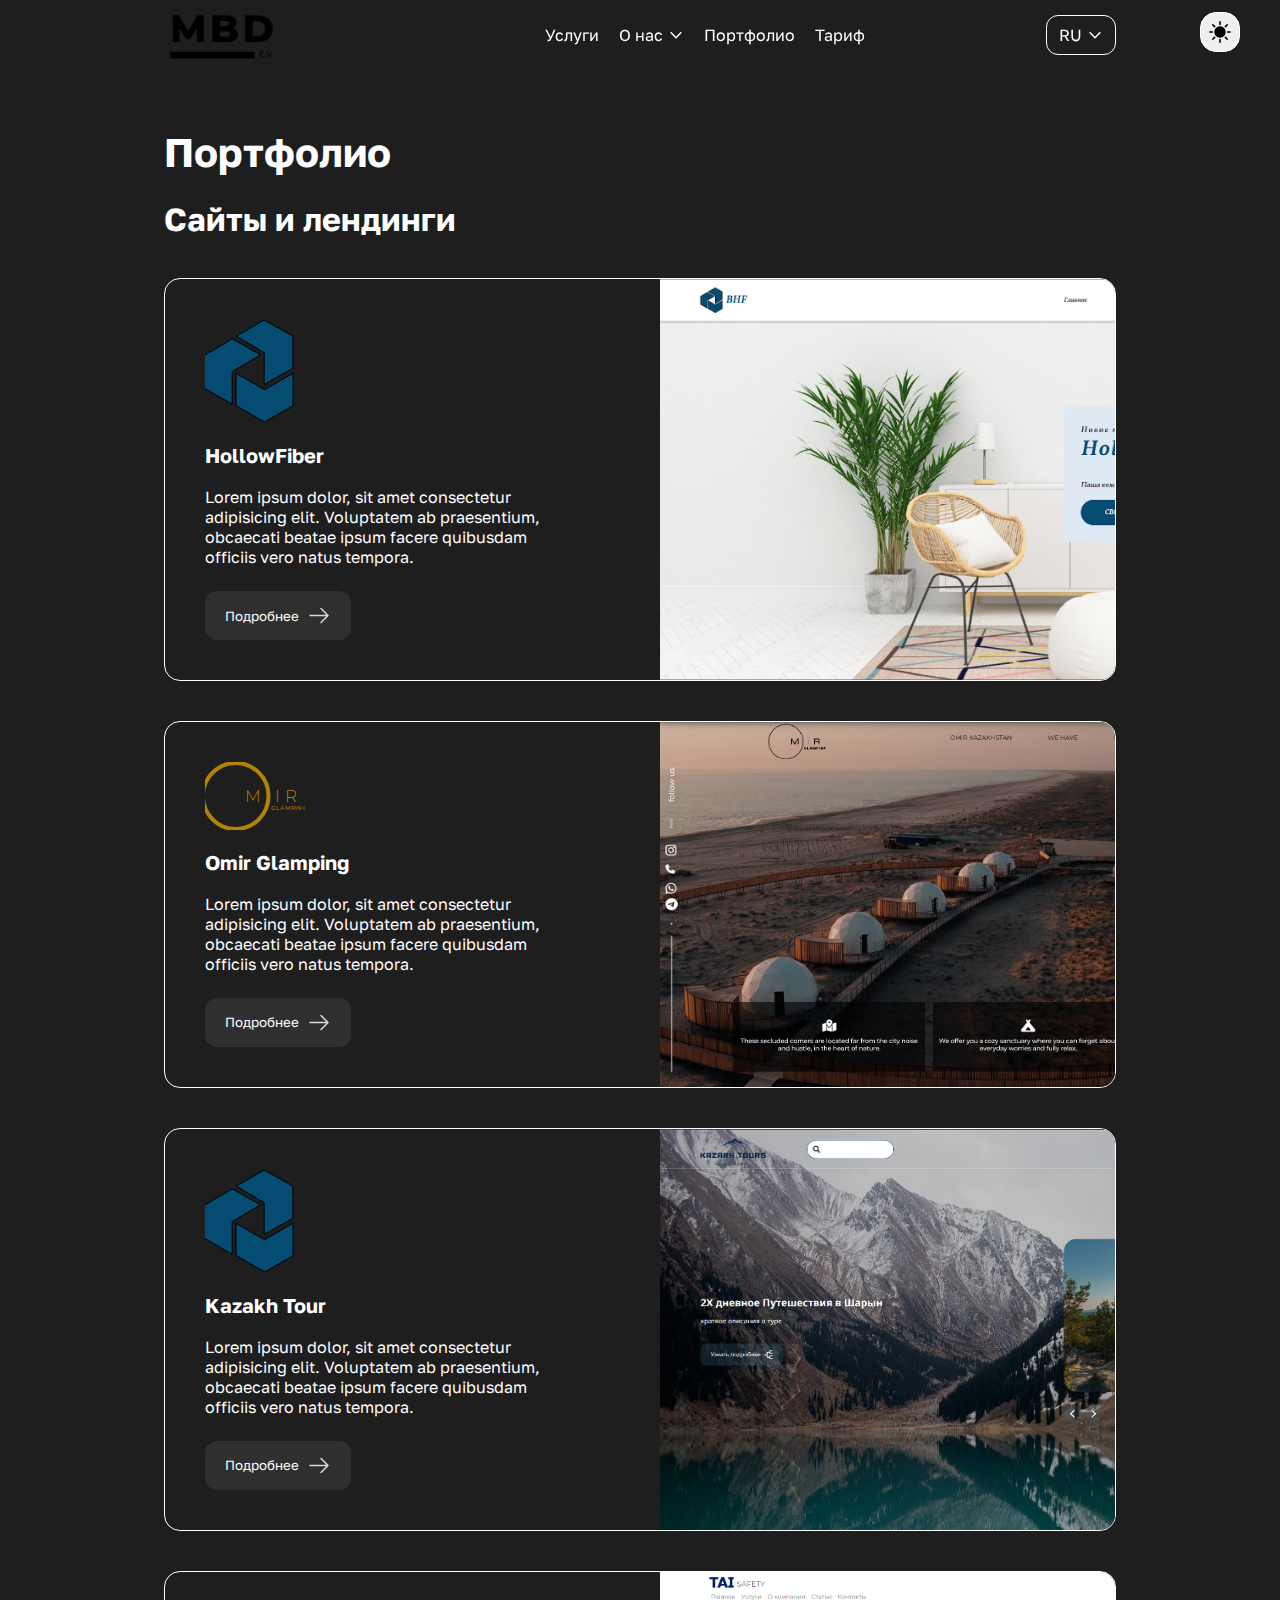
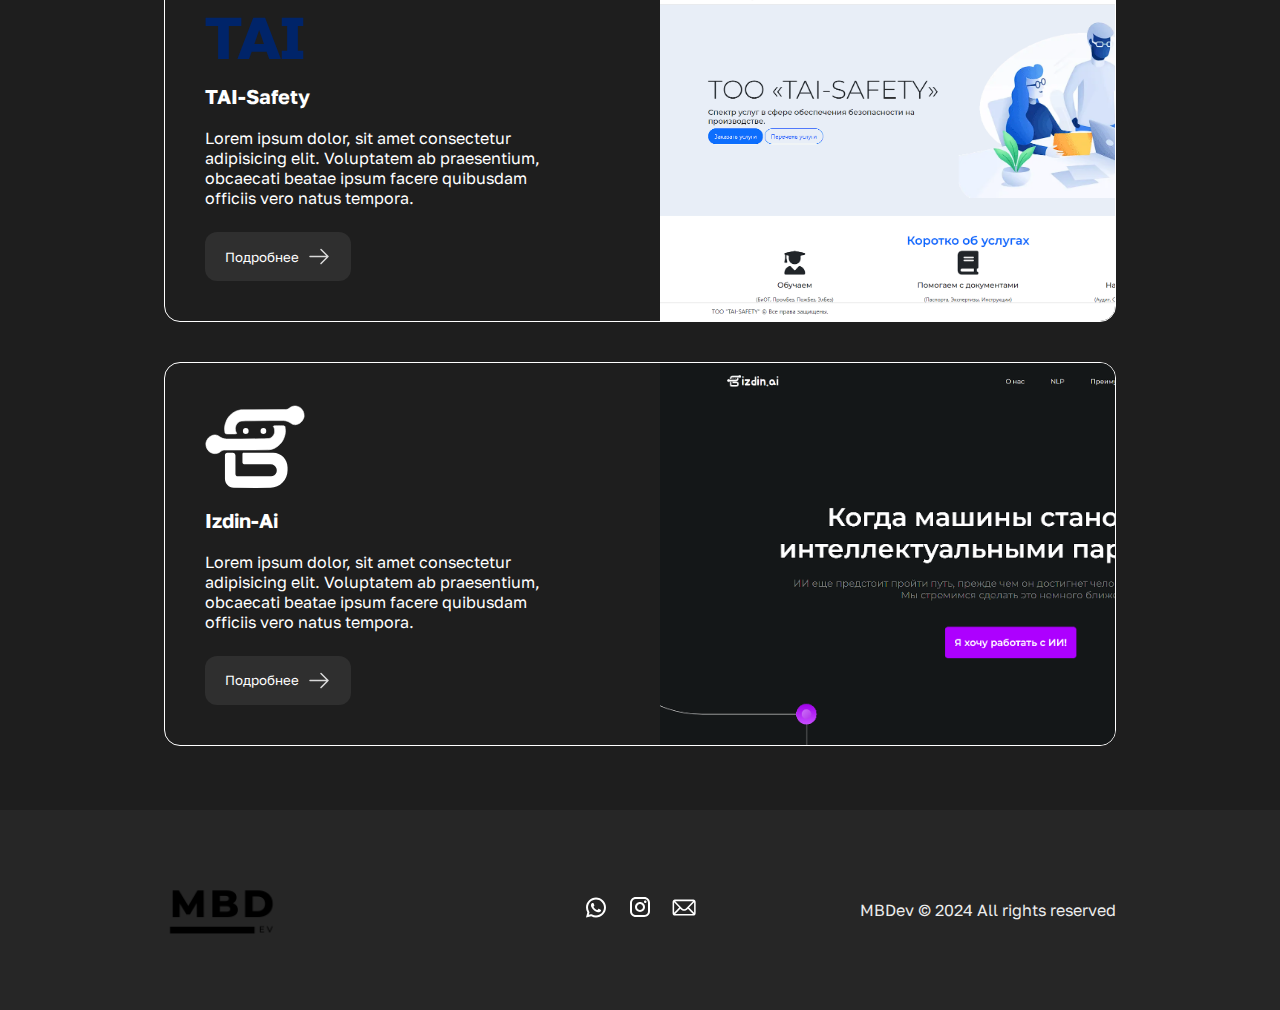
==== commit a18f080b: "lol" ====
--- a/portfolio.html
+++ b/portfolio.html
@@ -3,7 +3,6 @@
   <head>
     <meta charset="UTF-8">
     <meta name="viewport" content="width=device-width, initial-scale=1.0">
-    <base href="/MBDev/">
     
     <title>MBDEV</title>
 
@@ -13,8 +12,8 @@
   <body>
 
     <button class="mode">
-      <img class="dark" src="../MBDev/public/images/moon.svg" alt="">
-      <img class="switch-mode light" src="../MBDev/public/images/sun.svg" alt="">
+      <img class="dark" src="../public/images/moon.svg" alt="">
+      <img class="switch-mode light" src="../public/images/sun.svg" alt="">
     </button>
 
     <header>
@@ -22,7 +21,7 @@
         <div class="header">
           <a href="#">
             <div class="header-logo">
-              <img src="../MBDev/public/logo/logo_black.png" alt="">
+              <img src="../public/logo/logo_black.png" alt="">
             </div>
           </a>
 
@@ -115,8 +114,8 @@
       </div>
 
       <button class="mode-menu">
-        <img class="dark-menu" src="../MBDev/public/images/moon.svg" alt="">
-        <img class="switch-mode light-menu" src="../MBDev/public/images/sun.svg" alt="">
+        <img class="dark-menu" src="../public/images/moon.svg" alt="">
+        <img class="switch-mode light-menu" src="../public/images/sun.svg" alt="">
       </button>
     </div>
 
@@ -129,104 +128,104 @@
             <div class="project-content">
               <div class="project-info">
                 <div class="project-logo">
-                  <img src="../MBDev/public/images/projects/hollowfiber-logo.svg" alt="">
+                  <img src="../public/images/projects/hollowfiber-logo.svg" alt="">
                 </div>
                 <h3>HollowFiber</h3>
                 <p>Lorem ipsum dolor, sit amet consectetur adipisicing elit. Voluptatem ab praesentium, obcaecati beatae ipsum facere quibusdam officiis vero natus tempora.</p>
               </div>
               <a href="">
                 <button class="project-about-btn">Подробнее 
-                  <img class="arrow" src="../MBDev/public/images/icons/arrow-right.svg" alt="">
-                </button>
-              </a>
-            </div>
-
-            <div class="project-view">
-              <img src="../MBDev/public/images/projects/hollowfiber.png" alt="">
-            </div>
-          </div>
-
-          <div class="project">
-            <div class="project-content">
-              <div class="project-info">
-                <div class="project-logo">
-                  <img src="../MBDev/public/images/projects/omirglamping-logo.svg" alt="">
+                  <img class="arrow" src="../public/images/icons/arrow-right.svg" alt="">
+                </button>
+              </a>
+            </div>
+
+            <div class="project-view">
+              <img src="../public/images/projects/hollowfiber.png" alt="">
+            </div>
+          </div>
+
+          <div class="project">
+            <div class="project-content">
+              <div class="project-info">
+                <div class="project-logo">
+                  <img src="../public/images/projects/omirglamping-logo.svg" alt="">
                 </div>
                 <h3>Omir Glamping</h3>
                 <p>Lorem ipsum dolor, sit amet consectetur adipisicing elit. Voluptatem ab praesentium, obcaecati beatae ipsum facere quibusdam officiis vero natus tempora.</p>
               </div>
               <a href="">
                 <button class="project-about-btn">Подробнее 
-                  <img class="arrow" src="../MBDev/public/images/icons/arrow-right.svg" alt="">
-                </button>
-              </a>
-            </div>
-
-            <div class="project-view">
-              <img src="../MBDev/public/images/projects/omirglamping.png" alt="">
-            </div>
-          </div>
-
-          <div class="project">
-            <div class="project-content">
-              <div class="project-info">
-                <div class="project-logo">
-                  <img src="../MBDev/public/images/projects/hollowfiber-logo.svg" alt="">
+                  <img class="arrow" src="../public/images/icons/arrow-right.svg" alt="">
+                </button>
+              </a>
+            </div>
+
+            <div class="project-view">
+              <img src="../public/images/projects/omirglamping.png" alt="">
+            </div>
+          </div>
+
+          <div class="project">
+            <div class="project-content">
+              <div class="project-info">
+                <div class="project-logo">
+                  <img src="../public/images/projects/hollowfiber-logo.svg" alt="">
                 </div>
                 <h3>Kazakh Tour</h3>
                 <p>Lorem ipsum dolor, sit amet consectetur adipisicing elit. Voluptatem ab praesentium, obcaecati beatae ipsum facere quibusdam officiis vero natus tempora.</p>
               </div>
               <a href="">
                 <button class="project-about-btn">Подробнее 
-                  <img class="arrow" src="../MBDev/public/images/icons/arrow-right.svg" alt="">
-                </button>
-              </a>
-            </div>
-
-            <div class="project-view">
-              <img src="../MBDev/public/images/projects/tour.png" alt="">
-            </div>
-          </div>
-
-          <div class="project">
-            <div class="project-content">
-              <div class="project-info">
-                <div class="project-logo">
-                  <img src="../MBDev/public/images/projects/tai-logo.svg" alt="">
+                  <img class="arrow" src="../public/images/icons/arrow-right.svg" alt="">
+                </button>
+              </a>
+            </div>
+
+            <div class="project-view">
+              <img src="../public/images/projects/tour.png" alt="">
+            </div>
+          </div>
+
+          <div class="project">
+            <div class="project-content">
+              <div class="project-info">
+                <div class="project-logo">
+                  <img src="../public/images/projects/tai-logo.svg" alt="">
                 </div>
                 <h3>TAI-Safety</h3>
                 <p>Lorem ipsum dolor, sit amet consectetur adipisicing elit. Voluptatem ab praesentium, obcaecati beatae ipsum facere quibusdam officiis vero natus tempora.</p>
               </div>
               <a href="">
                 <button class="project-about-btn">Подробнее 
-                  <img class="arrow" src="../MBDev/public/images/icons/arrow-right.svg" alt="">
-                </button>
-              </a>
-            </div>
-
-            <div class="project-view">
-              <img src="../MBDev/public/images/projects/tai-safety.png" alt="">
-            </div>
-          </div>
-
-          <div class="project">
-            <div class="project-content">
-              <div class="project-info">
-                <div class="project-logo">
-                  <img class="izdin-logo" src="../MBDev/public/images/projects/izdin-logo.svg" alt="">
+                  <img class="arrow" src="../public/images/icons/arrow-right.svg" alt="">
+                </button>
+              </a>
+            </div>
+
+            <div class="project-view">
+              <img src="../public/images/projects/tai-safety.png" alt="">
+            </div>
+          </div>
+
+          <div class="project">
+            <div class="project-content">
+              <div class="project-info">
+                <div class="project-logo">
+                  <img class="izdin-logo" src="../public/images/projects/izdin-logo.svg" alt="">
                 </div>
                 <h3>Izdin-Ai</h3>
                 <p>Lorem ipsum dolor, sit amet consectetur adipisicing elit. Voluptatem ab praesentium, obcaecati beatae ipsum facere quibusdam officiis vero natus tempora.</p>
               </div>
               <a href="">
                 <button class="project-about-btn">Подробнее 
-                  <img class="arrow" src="../MBDev/public/images/icons/arrow-right.svg" alt="">
-                </button>
-              </a>
-            </div>
-
-            <div class="project-view">
-              <img src="../MBDev/public/images/projects/izdin-ai.png" alt="">
+                  <img class="arrow" src="../public/images/icons/arrow-right.svg" alt="">
+                </button>
+              </a>
+            </div>
+
+            <div class="project-view">
+              <img src="../public/images/projects/izdin-ai.png" alt="">
             </div>
           </div>
         </div> 
@@ -238,7 +237,7 @@
         <div class="footer">
             <div class="footer-logo">
               <a href="#">
-                <img src="../MBDev/public/logo/logo_white.png" alt="">
+                <img src="../public/logo/logo_black.png" alt="">
               </a>
             </div>
           <div class="footer-contacts">
@@ -272,6 +271,6 @@
       </div>
     </footer>
 
-    <script src="../MBDev/public/scripts/portfolio.js"></script>
+    <script src="../public/scripts/portfolio.js"></script>
   </body>
 </html>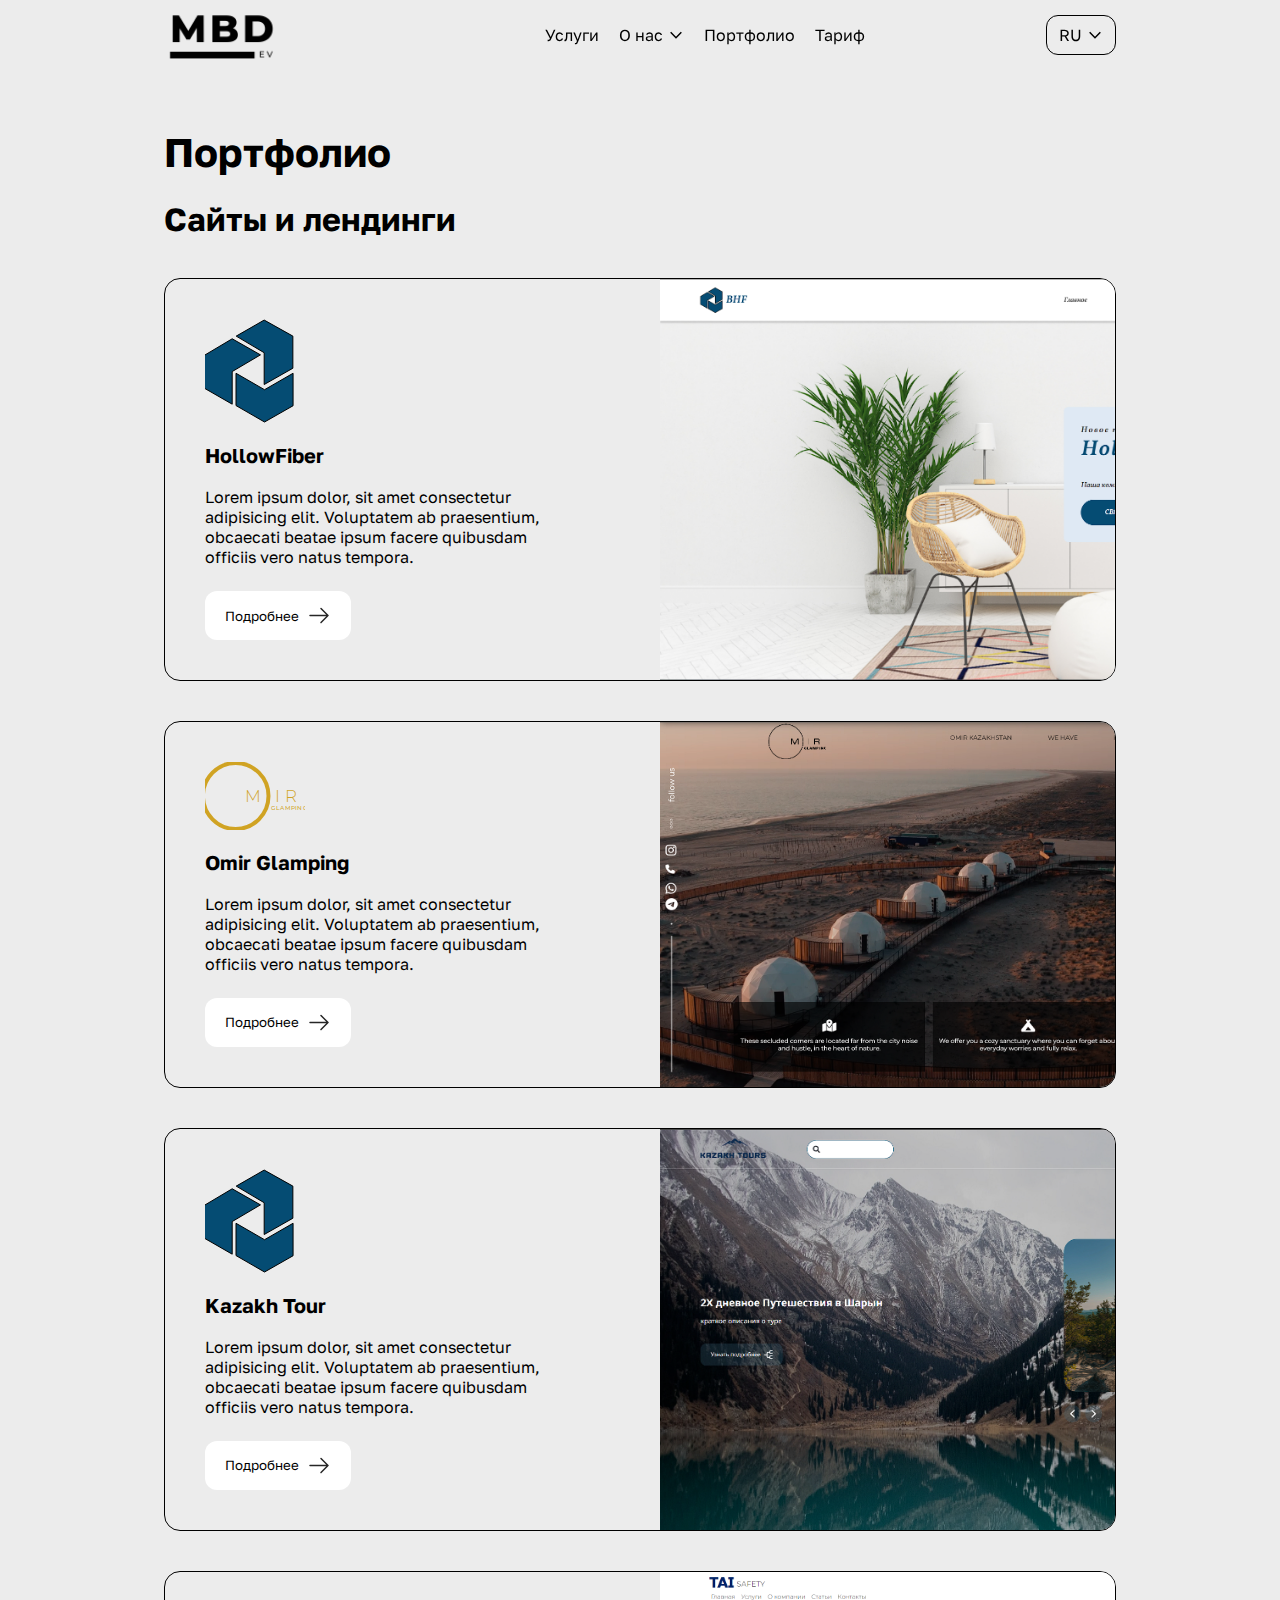
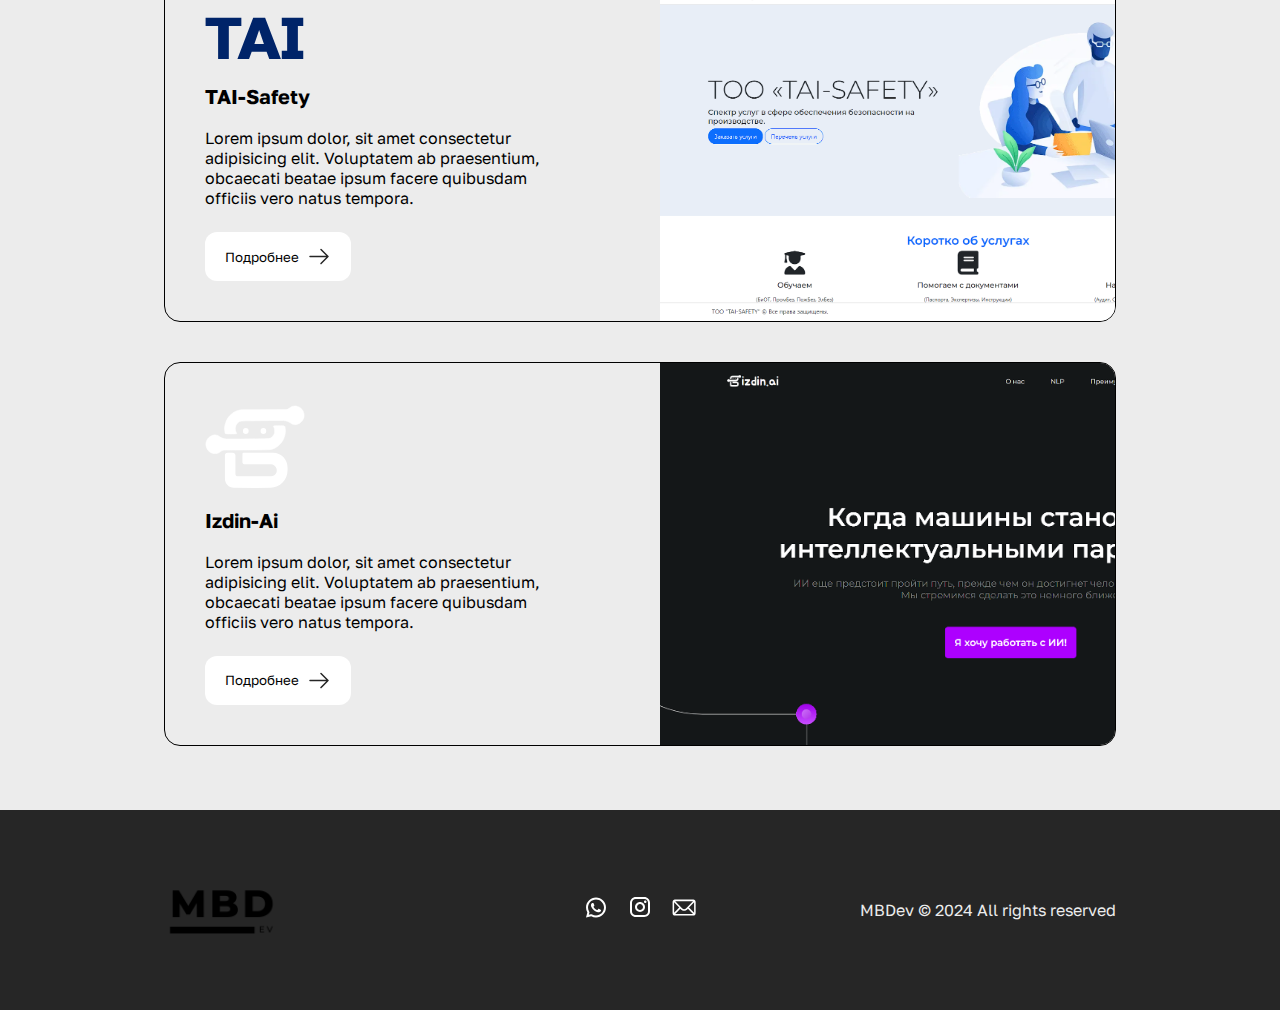
==== commit a9b6cfdb: "lol" ====
--- a/portfolio.html
+++ b/portfolio.html
@@ -11,17 +11,17 @@
 
   <body>
 
-    <button class="mode">
+    <!-- <button class="mode">
       <img class="dark" src="../public/images/moon.svg" alt="">
       <img class="switch-mode light" src="../public/images/sun.svg" alt="">
-    </button>
+    </button> -->
 
     <header>
       <div class="container">
         <div class="header">
           <a href="#">
             <div class="header-logo">
-              <img src="../public/logo/logo_black.png" alt="">
+              <img id="logo_black2" src="../public/logo/logo_black.png" alt="">
             </div>
           </a>
 
@@ -113,10 +113,10 @@
         </ul>
       </div>
 
-      <button class="mode-menu">
+      <!-- <button class="mode-menu">
         <img class="dark-menu" src="../public/images/moon.svg" alt="">
         <img class="switch-mode light-menu" src="../public/images/sun.svg" alt="">
-      </button>
+      </button> -->
     </div>
 
     <section id="portfolio">
@@ -237,7 +237,7 @@
         <div class="footer">
             <div class="footer-logo">
               <a href="#">
-                <img src="../public/logo/logo_black.png" alt="">
+                <img id="logo_black2" src="../public/logo/logo_black.png" alt="">
               </a>
             </div>
           <div class="footer-contacts">
@@ -272,5 +272,6 @@
     </footer>
 
     <script src="../public/scripts/portfolio.js"></script>
+
   </body>
 </html>